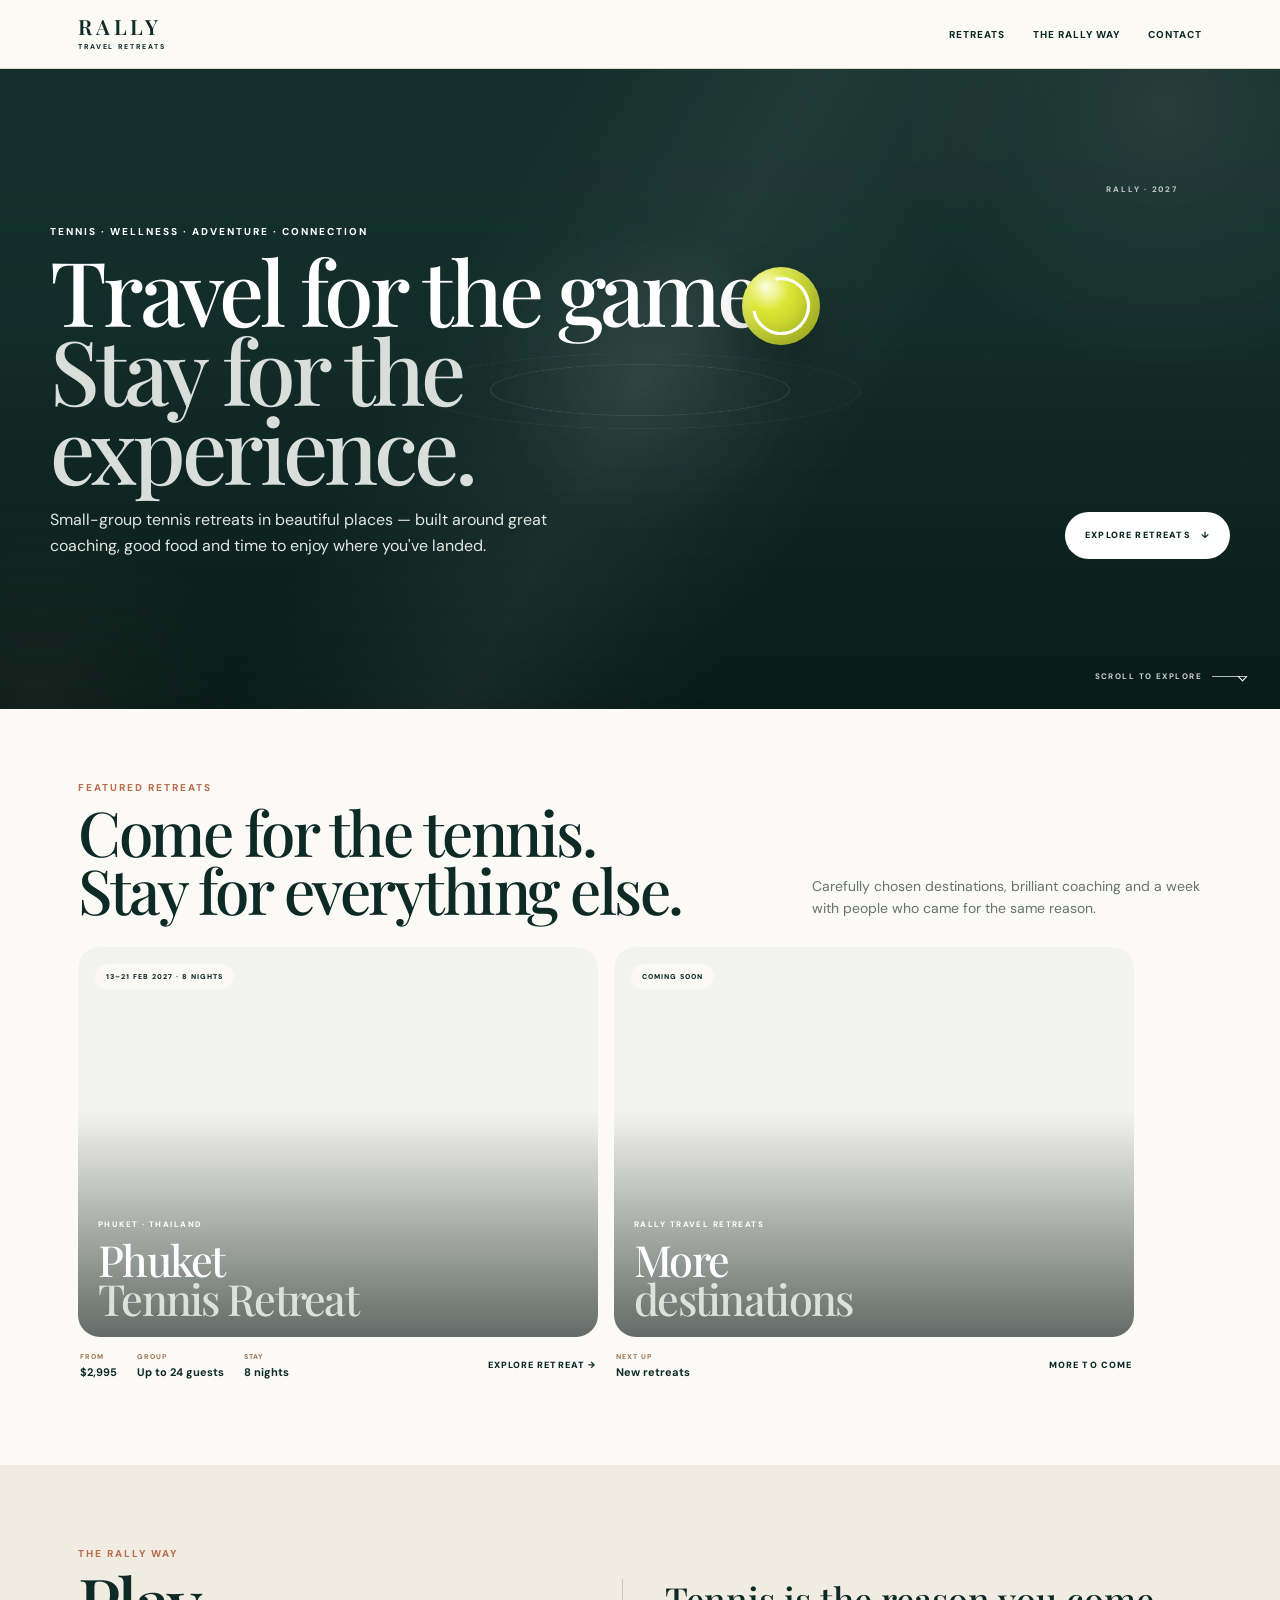
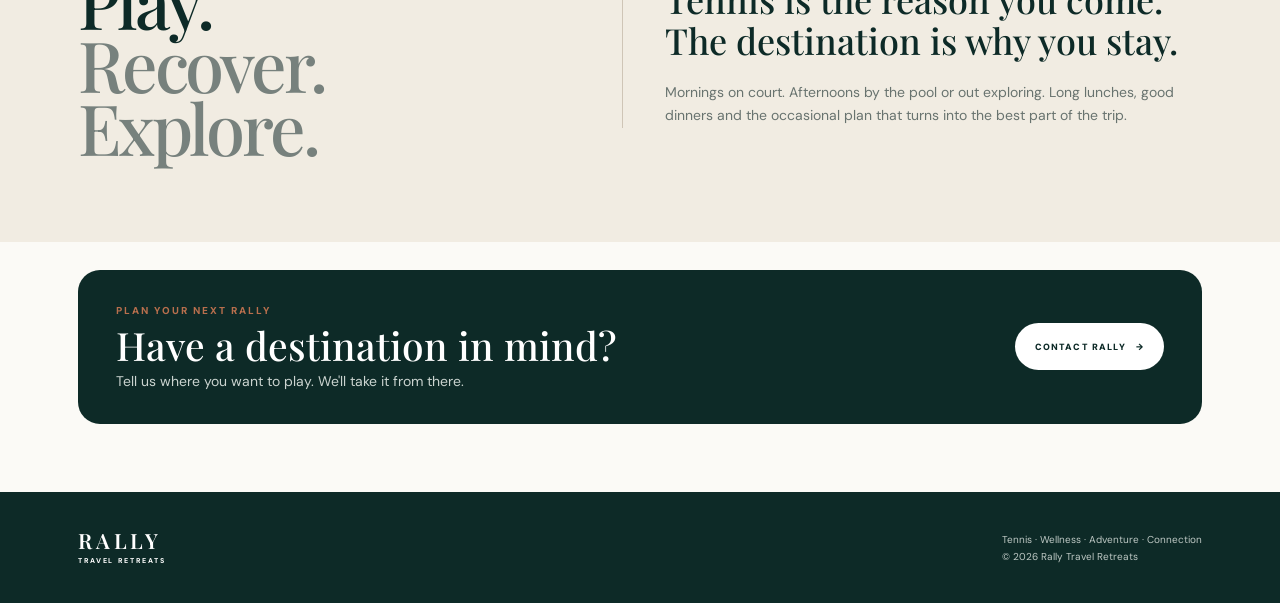
==== rally-travel-retreats/index.html @ f2c5a7bc "Build interactive Rally staging hero experiment" ====
<!doctype html>
<html lang="en">
<head>
<meta charset="utf-8">
<meta name="viewport" content="width=device-width,initial-scale=1">
<meta name="theme-color" content="#0d2a27">
<title>Rally Travel Retreats · Tennis, Wellness & Adventure</title>
<meta name="description" content="Rally Travel Retreats creates small-group tennis, wellness and adventure escapes in beautiful places.">
<link rel="preconnect" href="https://fonts.googleapis.com">
<link rel="preconnect" href="https://fonts.gstatic.com" crossorigin>
<link href="https://fonts.googleapis.com/css2?family=DM+Sans:wght@400;500;600;700&family=Playfair+Display:wght@500;600&display=swap" rel="stylesheet">
<link rel="stylesheet" href="styles.css">
<style>
.homePage{--ink:#0d2a27;--paper:#fbfaf6;--cream:#f1ece2;--muted:#68736f;--line:#ddd6ca;--accent:#b86f4d;background:var(--cream);color:var(--ink);font-family:"DM Sans",sans-serif}
.homePage *{box-sizing:border-box}.homePage .shell{width:min(1180px,calc(100% - 48px));margin:0 auto}
.homeHeader{position:sticky;top:0;z-index:1000;background:rgba(251,250,246,.96);border-bottom:1px solid var(--line)}
.homeNav{height:68px;display:flex;align-items:center;justify-content:space-between}
.homeBrand{display:inline-flex;flex-direction:column;text-decoration:none;color:var(--ink);font:600 21px/1 "Playfair Display",serif;letter-spacing:.18em}
.homeBrand span{font:800 7px/1.2 "DM Sans",sans-serif;letter-spacing:.24em;margin-top:6px;text-align:center}
.homeNav nav{display:flex;gap:28px}.homeNav nav a{color:var(--ink);text-decoration:none;font-size:10px;font-weight:800;letter-spacing:.1em;text-transform:uppercase}

.homeHero{position:relative;min-height:640px;display:flex;align-items:flex-end;overflow:hidden;background:#16322e}
.homeHeroImage{position:absolute;inset:0;background:linear-gradient(180deg,rgba(5,20,16,.08) 15%,rgba(5,20,16,.12) 38%,rgba(5,20,16,.76) 100%),url("[data-uri]") center/cover}
.homeHeroInner{position:relative;z-index:1;width:min(1180px,calc(100% - 48px));margin:0 auto;padding:0 0 58px;color:#fff}
.homeHeroKicker{font-size:10px;font-weight:800;letter-spacing:.2em;text-transform:uppercase;margin-bottom:13px}
.homeHero h1{font:500 clamp(54px,7vw,92px)/.88 "Playfair Display",serif;letter-spacing:-.045em;max-width:850px;margin:0 0 20px}
.homeHero h1 em{font-style:normal;color:#d9dedb}.homeHeroCopy{display:flex;align-items:end;justify-content:space-between;gap:35px}
.homeHeroCopy p{max-width:560px;color:#e2e7e4;font-size:16px;line-height:1.6;margin:0}
.homeButton{display:inline-flex;align-items:center;justify-content:center;gap:10px;min-height:47px;padding:0 20px;border-radius:999px;text-decoration:none;font-size:9px;font-weight:900;letter-spacing:.13em;text-transform:uppercase}
.homeButtonLight{background:#fff;color:var(--ink)}.homeButtonDark{background:var(--ink);color:#fff}

.homeFeatured{background:var(--paper);padding:72px 0 78px}
.homeSectionHead{display:flex;align-items:end;justify-content:space-between;gap:40px;margin-bottom:27px}
.homeKicker{color:var(--accent);font-size:10px;font-weight:800;letter-spacing:.2em;text-transform:uppercase}
.homeSectionHead h2{font:500 clamp(40px,5vw,62px)/.94 "Playfair Display",serif;letter-spacing:-.04em;margin:9px 0 0}
.homeSectionHead p{max-width:390px;color:var(--muted);font-size:14px;line-height:1.6;margin:0}
.adventureRail{display:flex;gap:16px;overflow-x:auto;padding:0 0 8px;scroll-snap-type:x mandatory;scrollbar-width:none}
.adventureRail::-webkit-scrollbar{display:none}.adventureTile{flex:0 0 min(520px,calc(100vw - 48px));scroll-snap-align:start;text-decoration:none;color:inherit}
.adventureImage{height:390px;position:relative;overflow:hidden;border-radius:22px;background-position:center;background-size:cover}
.adventureImage:after{content:"";position:absolute;inset:0;background:linear-gradient(180deg,rgba(5,20,16,.03) 42%,rgba(5,20,16,.62) 100%)}
.adventureImagePhuket{background-image:url("[data-uri]")}
.adventureImageComing{background-image:url("https://images.unsplash.com/photo-1528181304800-259b08848526?auto=format&fit=crop&w=1600&q=88")}
.adventureBadge{position:absolute;z-index:1;left:17px;top:17px;padding:8px 11px;background:rgba(251,250,246,.94);border-radius:999px;font-size:7px;font-weight:900;letter-spacing:.14em;text-transform:uppercase}
.adventureOverlay{position:absolute;z-index:1;left:20px;right:20px;bottom:19px;color:#fff}.adventureOverlay small{font-size:8px;font-weight:800;letter-spacing:.18em;text-transform:uppercase}
.adventureOverlay h3{font:500 43px/.9 "Playfair Display",serif;letter-spacing:-.04em;margin:8px 0 0}.adventureOverlay h3 em{font-style:normal;color:#dce1de}
.adventureInfo{display:flex;align-items:center;justify-content:space-between;gap:20px;padding:15px 2px 0}
.adventureInfoMeta{display:flex;gap:20px}.adventureInfoMeta div{display:flex;flex-direction:column}
.adventureInfoMeta small{color:#9a7652;font-size:7px;font-weight:800;letter-spacing:.14em;text-transform:uppercase;margin-bottom:4px}
.adventureInfoMeta strong{font-size:11px}.adventureExplore{font-size:9px;font-weight:900;letter-spacing:.12em;text-transform:uppercase}

.homeStatement{background:var(--cream);padding:82px 0}.homeStatementInner{display:grid;grid-template-columns:.9fr 1.1fr;gap:70px;align-items:center}
.homeStatement h2{font:500 clamp(46px,5.5vw,72px)/.9 "Playfair Display",serif;letter-spacing:-.045em;margin:10px 0 0}.homeStatement h2 em{font-style:normal;color:#77817d}
.homeStatementCopy{border-left:1px solid #cfc5b6;padding-left:42px}.homeStatementCopy p{font:500 clamp(24px,3vw,36px)/1.15 "Playfair Display",serif;margin:0;max-width:650px}
.homeStatementCopy small{display:block;color:var(--muted);font-size:14px;line-height:1.65;margin-top:20px;max-width:560px}
.homeContact{background:var(--paper);padding:28px 0 68px}.homeContactCard{display:flex;align-items:center;justify-content:space-between;gap:30px;background:var(--ink);color:#fff;border-radius:22px;padding:34px 38px}
.homeContactCard h2{font:500 39px/1 "Playfair Display",serif;margin:9px 0 7px}.homeContactCard p{color:#cbd4d0;font-size:14px;margin:0}.homeContactCard .homeButton{background:#fff;color:var(--ink)}
.homeFooter{background:var(--ink);color:#fff;padding:38px 0}.homeFooterGrid{display:flex;align-items:end;justify-content:space-between;gap:30px}.homeFooter .homeBrand{color:#fff}.homeFooter p{color:#bfc9c5;font-size:10px;line-height:1.7;margin:0}

@media(max-width:700px){
 .homePage .shell{width:calc(100% - 32px)}.homeNav{height:60px}.homeBrand{font-size:17px}.homeBrand span{font-size:6px;margin-top:5px}
 .homeNav nav{gap:17px}.homeNav nav a{font-size:8px;letter-spacing:.08em}.homeNav nav a:nth-child(2){display:none}
 .homeHero{min-height:620px}.homeHeroImage{background-position:56% center}.homeHeroInner{width:calc(100% - 32px);padding-bottom:31px}
 .homeHeroKicker{font-size:8px;margin-bottom:10px}.homeHero h1{font-size:48px;line-height:.9;margin-bottom:15px}.homeHeroCopy{display:block}
 .homeHeroCopy p{font-size:14px;line-height:1.6;max-width:430px}.homeHeroCopy .homeButton{margin-top:19px}
 .homeFeatured{padding:46px 0 53px}.homeSectionHead{display:block;margin-bottom:20px}.homeSectionHead h2{font-size:40px;margin-top:7px}
 .homeSectionHead p{font-size:14px;line-height:1.6;margin-top:11px;max-width:430px}
 .adventureRail{gap:12px;margin-right:-16px;padding-right:16px}.adventureTile{flex-basis:calc(100vw - 48px)}
 .adventureImage{height:340px;border-radius:19px}.adventureBadge{left:13px;top:13px;padding:7px 9px;font-size:6.5px}
 .adventureOverlay{left:17px;right:17px;bottom:17px}.adventureOverlay small{font-size:7px}.adventureOverlay h3{font-size:39px}
 .adventureInfo{padding-top:15px}.adventureInfoMeta{gap:14px}.adventureInfoMeta small{font-size:6px}.adventureInfoMeta strong{font-size:9px}.adventureExplore{font-size:8px}
 .homeStatement{padding:58px 0}.homeStatementInner{grid-template-columns:1fr;gap:25px}.homeStatement h2{font-size:45px}
 .homeStatementCopy{border-left:0;border-top:1px solid #cfc5b6;padding:24px 0 0}.homeStatementCopy p{font-size:28px;line-height:1.08}
 .homeStatementCopy small{font-size:14px;line-height:1.6;margin-top:16px}
 .homeContact{padding:0 0 48px}.homeContactCard{display:block;border-radius:19px;padding:25px 20px}.homeContactCard h2{font-size:33px}
 .homeContactCard p{font-size:14px;line-height:1.6;margin-bottom:18px}.homeContactCard .homeButton{width:100%}
 .homeFooter{padding:29px 0}.homeFooterGrid{display:block}.homeFooterGrid>div{margin-top:19px}.homeFooter p{font-size:9px}
}


<style>
/* Static tennis-ball cursor */
.homePage, .homePage a, .homePage button { cursor: url("data:image/svg+xml,%3Csvg xmlns='http://www.w3.org/2000/svg' width='32' height='32' viewBox='0 0 32 32'%3E%3Ccircle cx='16' cy='16' r='13' fill='%23d9e52c' stroke='%231b2b24' stroke-width='1.5'/%3E%3Cpath d='M7 8.5c4 2.5 6 5.5 6 9s-2 6.5-6 9M25 5.5c-4 2.5-6 5.5-6 9s2 6.5 6 9' fill='none' stroke='white' stroke-width='1.7' stroke-linecap='round'/%3E%3C/svg%3E") 16 16, auto; }
@media (hover:none), (pointer:coarse) {
  .homePage, .homePage a, .homePage button { cursor:auto; }
}
</style>
</style>

<style id="rally-interactive-staging">
/* Rally interactive staging experiment */
.interactiveHero{isolation:isolate;perspective:1200px;--mx:0;--my:0;--scroll:0}
.interactiveHero .homeHeroImage{transform:scale(1.045) translate3d(calc(var(--mx)*-10px),calc(var(--my)*-7px),0);transition:transform .12s linear;will-change:transform}
.interactiveHero .homeHeroInner{transform:translate3d(calc(var(--mx)*18px),calc(var(--my)*12px),0);transition:transform .12s linear;will-change:transform}
.heroScene{position:absolute;inset:0;z-index:2;pointer-events:none;transform-style:preserve-3d}
.heroAtmosphere{position:absolute;z-index:1;pointer-events:none;border-radius:50%;filter:blur(1px);opacity:.22;mix-blend-mode:screen}
.heroAtmosphereOne{width:42vw;height:42vw;right:-12vw;top:-18vw;background:radial-gradient(circle,rgba(255,255,255,.32),transparent 68%)}
.heroAtmosphereTwo{width:30vw;height:30vw;left:-12vw;bottom:-14vw;background:radial-gradient(circle,rgba(184,111,77,.28),transparent 70%)}
.heroGlow{position:absolute;left:50%;top:48%;width:28vw;height:28vw;transform:translate(-50%,-50%);border-radius:50%;background:radial-gradient(circle,rgba(255,255,255,.11),transparent 66%);opacity:.7}
.heroBall{position:absolute;left:58%;top:31%;width:78px;height:78px;border-radius:50%;background:radial-gradient(circle at 34% 28%,#f6f8ad 0 7%,#d9e52c 28%,#a8b71f 100%);box-shadow:0 20px 45px rgba(0,0,0,.28),inset -10px -10px 18px rgba(0,0,0,.13),inset 7px 7px 12px rgba(255,255,255,.22);transform:translate3d(calc(var(--mx)*42px),calc(var(--my)*30px),0) rotate(calc(var(--mx)*18deg));transition:transform .16s cubic-bezier(.2,.8,.2,1);will-change:transform}
.heroBall:before,.heroBall:after{content:"";position:absolute;inset:10px;border:3px solid rgba(255,255,255,.82);border-left-color:transparent;border-radius:50%;transform:rotate(34deg)}
.heroBall:after{transform:rotate(214deg);border-right-color:transparent;border-left-color:rgba(255,255,255,.82)}
.heroBall span{position:absolute;width:10px;height:10px;left:18px;top:15px;border-radius:50%;background:rgba(255,255,255,.55);filter:blur(2px)}
.heroOrbit{position:absolute;border:1px solid rgba(255,255,255,.3);border-radius:50%;opacity:.45;transform:translate3d(calc(var(--mx)*-20px),calc(var(--my)*-15px),0) rotateX(62deg) rotateZ(calc(var(--mx)*8deg));transition:transform .2s ease}
.heroOrbitOne{width:300px;height:110px;left:calc(50% - 150px);top:calc(50% - 55px)}
.heroOrbitTwo{width:440px;height:160px;left:calc(50% - 220px);top:calc(50% - 80px);opacity:.2}
.heroCompass{position:absolute;right:8%;top:18%;font-size:8px;font-weight:800;letter-spacing:.22em;color:rgba(255,255,255,.72);transform:translate3d(calc(var(--mx)*-25px),calc(var(--my)*-18px),0) rotate(calc(var(--mx)*-2deg));transition:transform .2s ease}
.heroScrollHint{position:absolute;z-index:4;right:34px;bottom:28px;display:flex;align-items:center;gap:10px;color:rgba(255,255,255,.78);font-size:8px;font-weight:800;letter-spacing:.18em;text-transform:uppercase;transform:translateY(calc(var(--scroll)*-12px));opacity:calc(1 - var(--scroll)*2);transition:opacity .15s linear}
.heroScrollHint i{display:block;width:34px;height:1px;background:rgba(255,255,255,.7);position:relative}
.heroScrollHint i:after{content:"";position:absolute;right:0;top:-3px;width:6px;height:6px;border-right:1px solid white;border-bottom:1px solid white;transform:rotate(45deg)}
.interactiveHero .homeHeroInner,.interactiveHero .heroScene{will-change:transform}
.interactiveHero:after{content:"";position:absolute;inset:0;z-index:3;pointer-events:none;background:linear-gradient(120deg,transparent 35%,rgba(255,255,255,.055) 50%,transparent 65%);transform:translateX(calc(var(--mx)*-12%));mix-blend-mode:screen}
@media(max-width:700px){
 .interactiveHero .homeHeroImage{transform:scale(1.02)}
 .heroScene{opacity:.72}
 .heroBall{width:52px;height:52px;left:72%;top:25%;transform:translate3d(0,0,0)}
 .heroBall:before,.heroBall:after{inset:7px;border-width:2px}
 .heroOrbitOne{width:220px;height:80px;left:calc(50% - 110px);top:38%}
 .heroOrbitTwo{width:310px;height:112px;left:calc(50% - 155px);top:36%}
 .heroCompass{right:18px;top:16%;font-size:6px}
 .heroScrollHint{right:16px;bottom:20px;font-size:6px}
}
@media(prefers-reduced-motion:reduce){
 .interactiveHero .homeHeroImage,.interactiveHero .homeHeroInner,.heroBall,.heroOrbit,.heroCompass{transition:none!important}
}
</style>
<script>
(function(){
  const hero=document.querySelector('[data-interactive-hero]');
  if(!hero) return;
  const canMove=window.matchMedia('(hover:hover) and (pointer:fine)').matches;
  let tx=0,ty=0,raf=0;
  function render(){
    hero.style.setProperty('--mx',tx.toFixed(4));
    hero.style.setProperty('--my',ty.toFixed(4));
    raf=0;
  }
  if(canMove){
    hero.addEventListener('pointermove',function(e){
      const r=hero.getBoundingClientRect();
      tx=(e.clientX-r.left)/r.width-.5;
      ty=(e.clientY-r.top)/r.height-.5;
      if(!raf) raf=requestAnimationFrame(render);
    });
    hero.addEventListener('pointerleave',function(){
      tx=0;ty=0;
      if(!raf) raf=requestAnimationFrame(render);
    });
  }
  function scroll(){
    const r=hero.getBoundingClientRect();
    const progress=Math.max(0,Math.min(1,(-r.top)/(r.height*.65)));
    hero.style.setProperty('--scroll',progress.toFixed(4));
  }
  window.addEventListener('scroll',scroll,{passive:true});
  scroll();
})();
</script>

</head>
<body class="homePage">
<header class="homeHeader"><div class="homeNav shell">
<a class="homeBrand" href="./" aria-label="Rally Travel Retreats home">RALLY<span>TRAVEL RETREATS</span></a>
<nav aria-label="Main navigation"><a href="#retreats">Retreats</a><a href="#statement">The Rally way</a><a href="#contact">Contact</a></nav>
</div></header>
<main>
<section class="homeHero interactiveHero" data-interactive-hero>
<div class="homeHeroImage" aria-hidden="true"></div>
<div class="heroAtmosphere heroAtmosphereOne" aria-hidden="true"></div>
<div class="heroAtmosphere heroAtmosphereTwo" aria-hidden="true"></div>
<div class="heroScene" aria-hidden="true">
  <div class="heroGlow"></div>
  <div class="heroBall" data-depth="1.8"><span></span></div>
  <div class="heroOrbit heroOrbitOne" data-depth="0.7"></div>
  <div class="heroOrbit heroOrbitTwo" data-depth="1.2"></div>
  <div class="heroCompass" data-depth="0.45">RALLY · 2027</div>
</div>
<div class="heroScrollHint" aria-hidden="true"><span>Scroll to explore</span><i></i></div>
<div class="homeHeroInner" data-depth="0.28">
<div class="homeHeroKicker">Tennis · Wellness · Adventure · Connection</div>
<h1>Travel for the game.<br><em>Stay for the experience.</em></h1>
<div class="homeHeroCopy"><p>Small-group tennis retreats in beautiful places — built around great coaching, good food and time to enjoy where you've landed.</p><a class="homeButton homeButtonLight" href="#retreats">Explore retreats <span>↓</span></a></div>
</div></section>

<section id="retreats" class="homeFeatured"><div class="shell">
<div class="homeSectionHead"><div><div class="homeKicker">Featured retreats</div><h2>Come for the tennis.<br>Stay for everything else.</h2></div>
<p>Carefully chosen destinations, brilliant coaching and a week with people who came for the same reason.</p></div>
<div class="adventureRail" aria-label="Rally retreats">
<a class="adventureTile" href="trip/phuket-tennis-retreat/" aria-label="Explore Phuket Tennis Retreat">
<div class="adventureImage adventureImagePhuket"><span class="adventureBadge">13–21 Feb 2027 · 8 nights</span><div class="adventureOverlay"><small>Phuket · Thailand</small><h3>Phuket<br><em>Tennis Retreat</em></h3></div></div>
<div class="adventureInfo"><div class="adventureInfoMeta"><div><small>From</small><strong>$2,995</strong></div><div><small>Group</small><strong>Up to 24 guests</strong></div><div><small>Stay</small><strong>8 nights</strong></div></div><span class="adventureExplore">Explore retreat →</span></div>
</a>
<div class="adventureTile adventureTileComing" aria-label="More Rally retreats coming soon"><div class="adventureImage adventureImageComing"><span class="adventureBadge">Coming soon</span><div class="adventureOverlay"><small>Rally Travel Retreats</small><h3>More<br><em>destinations</em></h3></div></div><div class="adventureInfo"><div class="adventureInfoMeta"><div><small>Next up</small><strong>New retreats</strong></div></div><span class="adventureExplore">More to come</span></div></div>
</div></div></section>

<section id="statement" class="homeStatement"><div class="shell homeStatementInner"><div><div class="homeKicker">The Rally way</div><h2>Play.<br><em>Recover. Explore.</em></h2></div>
<div class="homeStatementCopy"><p>Tennis is the reason you come. The destination is why you stay.</p><small>Mornings on court. Afternoons by the pool or out exploring. Long lunches, good dinners and the occasional plan that turns into the best part of the trip.</small></div></div></section>

<section id="contact" class="homeContact"><div class="shell"><div class="homeContactCard"><div><div class="homeKicker">Plan your next Rally</div><h2>Have a destination in mind?</h2><p>Tell us where you want to play. We'll take it from there.</p></div><a class="homeButton" href="mailto:mark@rallytravelretreats.com?subject=Rally%20Travel%20Retreats%20Enquiry">Contact Rally <span>→</span></a></div></div></section>
</main>
<footer class="homeFooter"><div class="shell homeFooterGrid"><a class="homeBrand" href="./">RALLY<span>TRAVEL RETREATS</span></a><div><p>Tennis · Wellness · Adventure · Connection</p><p>© 2026 Rally Travel Retreats</p></div></div></footer>


</body></html>
---- rally-travel-retreats/styles.css ----
:root{--ink:#0d2a27;--forest:#123a35;--cream:#f6f1e8;--paper:#fffdf8;--sand:#e3dacb;--muted:#6f7973;--accent:#c56e49;--line:#ddd4c6;--white:#fff}*{box-sizing:border-box}html{scroll-behavior:smooth}body{margin:0;background:var(--cream);color:var(--ink);font-family:Inter,ui-sans-serif,system-ui,-apple-system,BlinkMacSystemFont,"Segoe UI",sans-serif}a{color:inherit}.shell{max-width:1240px;margin:auto;padding:0 28px}.nav{position:absolute;top:0;left:0;right:0;z-index:10;display:flex;align-items:center;justify-content:space-between;padding:28px 0;color:#fff}.brand{font:500 21px/1 "Playfair Display",serif;letter-spacing:.18em;text-transform:uppercase}.brand span{display:block;font:700 9px/1.2 Inter,sans-serif;letter-spacing:.34em;margin-top:7px;text-align:center}.navlinks{display:flex;gap:28px;font-size:12px;letter-spacing:.08em;text-transform:uppercase}.navlinks a{text-decoration:none;opacity:.92}.hero{position:relative;min-height:86vh;display:flex;align-items:flex-end;color:#fff;background:linear-gradient(180deg,rgba(5,20,16,.16) 0%,rgba(5,20,16,.15) 36%,rgba(5,20,16,.82) 100%),url("https://images.unsplash.com/photo-1537996194471-e657df975ab4?auto=format&fit=crop&w=2400&q=88") center/cover}.hero:after{content:"";position:absolute;inset:0;background:linear-gradient(90deg,rgba(5,20,16,.2),transparent 55%);pointer-events:none}.heroInner{position:relative;z-index:2;width:100%;padding:130px 0 82px}.eyebrow{font-size:11px;letter-spacing:.24em;text-transform:uppercase;font-weight:700;color:#e9c5b4}.hero h1{font:500 clamp(54px,8vw,110px)/.9 "Playfair Display",serif;margin:18px 0 16px;max-width:880px}.heroLead{max-width:650px;font-size:18px;line-height:1.6;color:#f0eee9}.metaRow{display:flex;flex-wrap:wrap;gap:9px;margin-top:28px}.chip{padding:10px 14px;border:1px solid #ffffff55;background:#ffffff18;border-radius:999px;font-size:12px;backdrop-filter:blur(10px)}.ctaRow{display:flex;gap:10px;flex-wrap:wrap;margin-top:30px}.btn{display:inline-flex;align-items:center;justify-content:center;min-height:48px;padding:0 20px;border-radius:999px;font-weight:800;font-size:12px;letter-spacing:.05em;text-transform:uppercase;text-decoration:none;border:1px solid transparent}.btnPrimary{background:#fff;color:var(--ink)}.btnDark{background:var(--ink);color:#fff}.btnGhost{background:transparent;border-color:var(--sand);color:var(--ink)}section{padding:92px 0}.sectionKicker{font-size:10px;letter-spacing:.22em;text-transform:uppercase;font-weight:800;color:var(--accent)}h2{font:500 clamp(40px,5vw,66px)/1.02 "Playfair Display",serif;margin:11px 0 18px}.lede{max-width:760px;color:var(--muted);font-size:17px;line-height:1.7}.featureGrid{display:grid;grid-template-columns:1.1fr .9fr;gap:58px;align-items:end}.featureStats{display:grid;grid-template-columns:repeat(3,1fr);background:var(--paper);border:1px solid var(--line)}.stat{padding:22px 18px;border-right:1px solid var(--line)}.stat:last-child{border-right:0}.stat strong{display:block;font:500 43px/1 "Playfair Display",serif}.stat span{display:block;margin-top:7px;font-size:10px;letter-spacing:.16em;text-transform:uppercase;color:var(--muted)}.sectionTop{display:flex;justify-content:space-between;gap:30px;align-items:end;margin-bottom:34px}.sectionTop .lede{max-width:540px}.retreatCard{display:grid;grid-template-columns:1.15fr .85fr;background:var(--paper);border:1px solid var(--line);border-radius:28px;overflow:hidden;box-shadow:0 18px 50px rgba(13,42,39,.08)}.cardImage{min-height:480px;background:url("https://images.unsplash.com/photo-1559628233-69f3a59dce62?auto=format&fit=crop&w=1800&q=86") center/cover}.cardBody{padding:44px;display:flex;flex-direction:column;justify-content:space-between}.cardTag{font-size:10px;letter-spacing:.2em;text-transform:uppercase;color:var(--accent);font-weight:800}.cardBody h3{font:500 48px/1.03 "Playfair Display",serif;margin:12px 0 14px}.cardBody p{color:var(--muted);line-height:1.7}.miniMeta{display:grid;grid-template-columns:1fr 1fr;gap:14px;margin:22px 0}.miniMeta div{border-top:1px solid var(--line);padding-top:12px}.miniMeta small{display:block;font-size:9px;letter-spacing:.13em;text-transform:uppercase;color:var(--muted)}.miniMeta strong{display:block;font-size:15px;margin-top:4px}.price{font:500 44px/1 "Playfair Display",serif;margin:12px 0 5px}.priceSub{font-size:10px;text-transform:uppercase;letter-spacing:.14em;color:var(--muted)}.approach{background:var(--forest);color:#fff}.approach .sectionKicker{color:#efb79e}.approach .lede{color:#c7d2cd}.three{display:grid;grid-template-columns:repeat(3,1fr);gap:16px;margin-top:38px}.three article{border:1px solid #ffffff22;padding:28px;border-radius:22px;background:#ffffff08}.three b{font-size:12px;letter-spacing:.16em;text-transform:uppercase}.three h3{font:500 29px "Playfair Display",serif;margin:13px 0 9px}.three p{color:#c7d2cd;line-height:1.65;font-size:14px}.footer{background:#09211f;color:#fff;padding:72px 0}.footerGrid{display:flex;justify-content:space-between;gap:30px}.footer p{color:#abb9b4;font-size:13px;line-height:1.6}.detailHero{min-height:82vh}.detailHero .heroLead{max-width:700px}.detailIntro{display:grid;grid-template-columns:1.2fr .8fr;gap:58px}.pricePanel{background:var(--paper);border:1px solid var(--line);border-radius:24px;padding:27px;align-self:start;position:sticky;top:20px}.pricePanel .price{font-size:54px}.detailGrid{display:grid;grid-template-columns:1fr 1fr;gap:28px;margin-top:35px}.infoCard{background:var(--paper);border:1px solid var(--line);padding:26px;border-radius:22px}.infoCard h3{font:500 28px "Playfair Display",serif;margin:0 0 10px}.infoCard p,.infoCard li{color:var(--muted);line-height:1.65;font-size:14px}.days{display:grid;gap:15px;margin-top:36px}.day{display:grid;grid-template-columns:125px 1fr;background:var(--paper);border:1px solid var(--line);border-radius:22px;overflow:hidden}.dayDate{background:var(--ink);color:#fff;padding:23px}.dayDate small{display:block;text-transform:uppercase;letter-spacing:.16em;font-weight:800;font-size:10px}.dayDate strong{display:block;font:500 42px "Playfair Display",serif;margin-top:8px}.dayBody{padding:24px 28px}.dayBody h3{font:500 28px "Playfair Display",serif;margin:0 0 8px}.dayBody>p{color:var(--muted);margin:0 0 16px}.items{display:grid;grid-template-columns:1fr 1fr;gap:10px 25px}.item{border-top:1px solid var(--line);padding-top:9px;font-size:13px;line-height:1.45}.time{display:block;color:var(--accent);font-weight:800;font-size:11px;margin-bottom:2px}.mapWrap{margin-top:35px}.mapBox{height:540px;border-radius:26px;overflow:hidden;box-shadow:0 18px 50px rgba(13,42,39,.12);position:relative}.mapBox .leaflet-container{height:100%;font-family:Inter,sans-serif}.leaflet-control-attribution{font-size:8px!important}.mapToggle{position:absolute;top:16px;right:16px;z-index:500;border:0;border-radius:999px;background:#fffdf9;padding:10px 14px;font-weight:800;font-size:11px;box-shadow:0 8px 24px rgba(0,0,0,.14);cursor:pointer}.pin{width:32px;height:32px;background:var(--accent);border:3px solid #fff;border-radius:50%;display:flex;align-items:center;justify-content:center;color:#fff;font-size:12px;font-weight:900;box-shadow:0 6px 16px rgba(0,0,0,.3)}.faq{display:grid;grid-template-columns:1fr 1fr;gap:15px;margin-top:28px}.faq details{background:var(--paper);border:1px solid var(--line);border-radius:17px;padding:17px 19px}.faq summary{cursor:pointer;font-weight:800;font-size:13px}.faq p{color:var(--muted);line-height:1.6;font-size:13px}.mobileMenu{display:none}@media(max-width:900px){.navlinks{display:none}.featureGrid,.retreatCard,.detailIntro{grid-template-columns:1fr}.cardImage{min-height:340px}.three{grid-template-columns:1fr}.detailGrid,.faq{grid-template-columns:1fr}.pricePanel{position:static}.items{grid-template-columns:1fr}.day{grid-template-columns:1fr}.dayDate{display:flex;align-items:center;gap:14px}.dayDate strong{margin:0;font-size:30px}.footerGrid{display:block}.hero{min-height:78vh}.heroInner{padding-bottom:64px}.shell{padding:0 18px}section{padding:70px 0}}@media(max-width:560px){.hero h1{font-size:56px}.heroLead{font-size:16px}.featureStats{grid-template-columns:1fr}.stat{border-right:0;border-bottom:1px solid var(--line)}.stat:last-child{border-bottom:0}.cardBody{padding:28px}.cardBody h3{font-size:40px}.price{font-size:38px}.metaRow{gap:7px}.chip{font-size:11px}.mapBox{height:430px}}

/* Mobile-first polish */
@media(max-width:700px){
  body{overflow-x:hidden}
  .shell{padding:0 16px}
  .nav{padding:20px 0}
  .brand{font-size:17px;letter-spacing:.14em}
  .brand span{font-size:7px;letter-spacing:.26em}
  .hero{min-height:78svh;background-position:center}
  .detailHero{min-height:76svh}
  .heroInner{padding:108px 0 34px}
  .eyebrow{font-size:9px;letter-spacing:.18em}
  .hero h1{font-size:52px;line-height:.91;margin:13px 0 13px}
  .heroLead{font-size:15px;line-height:1.5}
  .metaRow{margin-top:20px;gap:6px}
  .chip{font-size:10px;padding:8px 11px}
  .ctaRow{margin-top:20px;gap:8px}
  .btn{min-height:46px;padding:0 16px;font-size:10px}
  section{padding:58px 0}
  h2{font-size:42px;line-height:1.02}
  .lede{font-size:15px;line-height:1.6}
  .sectionTop{display:block;margin-bottom:24px}
  .sectionTop .lede{margin-top:14px}
  .detailIntro{gap:32px}
  .detailGrid{gap:12px;margin-top:24px}
  .infoCard{padding:21px;border-radius:18px}
  .infoCard h3{font-size:25px;margin-bottom:7px}
  .infoCard p{font-size:13px;line-height:1.6}
  .pricePanel{padding:21px;border-radius:18px}
  .pricePanel .price{font-size:45px;margin:9px 0 4px}
  .priceSub{font-size:9px}
  .includeList{gap:8px}
  .include{font-size:12px;line-height:1.45}
  .galleryGrid{grid-template-columns:1fr;gap:10px;margin-top:22px}
  .galleryMain{min-height:300px}
  .gallerySide{grid-template-columns:1fr 1fr;gap:10px}
  .gallerySide img{min-height:155px}
  .days{gap:12px;margin-top:24px}
  .day{border-radius:18px}
  .dayDate{padding:14px 17px;min-height:58px}
  .dayDate small{font-size:9px;letter-spacing:.12em}
  .dayDate strong{font-size:29px}
  .dayBody{padding:18px 17px 20px}
  .dayBody h3{font-size:25px;line-height:1.05;margin-bottom:7px}
  .dayBody>p{font-size:13px;line-height:1.55;margin-bottom:14px}
  .items{gap:0}
  .item{display:grid;grid-template-columns:67px minmax(0,1fr);column-gap:10px;padding:10px 0;font-size:12px;line-height:1.45}
  .time{font-size:9px;line-height:1.3;margin:0}
  .mapWrap{margin-top:20px}
  .mapBox{height:390px;border-radius:18px;box-shadow:0 12px 35px rgba(13,42,39,.10)}
  .mapToggle{top:12px;right:12px;padding:9px 12px;font-size:10px}
  .stickyBar{bottom:10px;margin-top:24px;padding:7px 8px 7px 14px}
  .stickyBar strong{font-size:12px}
  .stickyBar span{font-size:9px;margin-left:5px}
  .stickyBar .btn{min-height:42px;padding:0 14px}
  .footer{padding:55px 0}
}
@media(max-width:390px){
  .hero h1{font-size:48px}
  .heroLead{font-size:14px}
  h2{font-size:38px}
  .dayDate{min-height:54px}
  .dayBody{padding:16px}
  .item{grid-template-columns:63px minmax(0,1fr);font-size:11.5px}
  .mapBox{height:350px}
  .stickyBar span{display:none}
}


/* Horizontal itinerary cards on mobile */
@media(max-width:700px){
  #week .days{
    display:flex;
    gap:12px;
    overflow-x:auto;
    overflow-y:hidden;
    padding:2px 16px 12px 0;
    margin-right:-16px;
    scroll-snap-type:x mandatory;
    -webkit-overflow-scrolling:touch;
    scrollbar-width:none;
  }
  #week .days::-webkit-scrollbar{display:none}
  #week .day{
    flex:0 0 88%;
    width:88%;
    scroll-snap-align:start;
    scroll-snap-stop:always;
  }
  #week .dayDate{flex:0 0 auto}
}
@media(max-width:390px){
  #week .day{flex-basis:91%;width:91%}
}


/* Rebuilt retreat map */
.mapSection{background:#efe9de}
.mapIntroStats{display:flex;gap:0;border-top:1px solid var(--line);border-bottom:1px solid var(--line);margin:30px 0 24px}
.mapIntroStats div{padding:16px 28px 16px 0;margin-right:28px;border-right:1px solid var(--line)}
.mapIntroStats div:last-child{border-right:0}
.mapIntroStats strong{display:block;font:500 22px/1 "Playfair Display",serif}
.mapIntroStats span{display:block;margin-top:5px;color:var(--muted);font-size:9px;letter-spacing:.12em;text-transform:uppercase}
.mapExperience{display:grid;grid-template-columns:minmax(0,1fr) 360px;min-height:570px;background:var(--paper);border:1px solid var(--line);border-radius:28px;overflow:hidden;box-shadow:0 20px 60px rgba(13,42,39,.09)}
.mapVisual{position:relative;min-width:0;min-height:570px;background:#d8d1c5}
#phuketMap{position:absolute;inset:0;width:100%;height:100%;background:#d8d1c5}
.mapToolbar{position:absolute;z-index:600;top:18px;left:18px;right:18px;display:flex;justify-content:space-between;align-items:center;pointer-events:none}
.mapLegend,.mapToggle{pointer-events:auto;background:rgba(255,253,248,.94);backdrop-filter:blur(12px);border:1px solid rgba(221,212,198,.9);box-shadow:0 8px 24px rgba(13,42,39,.12);border-radius:999px;padding:10px 13px;font-size:10px;font-weight:800;letter-spacing:.07em;text-transform:uppercase}
.mapLegend{display:flex;align-items:center;gap:8px}
.legendDot{width:8px;height:8px;border-radius:50%;background:var(--accent);box-shadow:0 0 0 3px #f4e3da}
.mapToggle{cursor:pointer;color:var(--ink)}
.mapList{display:flex;flex-direction:column;background:var(--paper);border-left:1px solid var(--line);min-width:0}
.mapListHead{display:flex;justify-content:space-between;align-items:center;padding:20px 22px 15px;border-bottom:1px solid var(--line)}
.mapListHead span{font-size:9px;font-weight:900;letter-spacing:.18em;color:var(--accent)}
.mapListHead small{font-size:9px;color:var(--muted)}
#mapCards{overflow:auto;padding:6px 10px 12px}
.mapPlace{width:100%;display:grid;grid-template-columns:34px minmax(0,1fr) 16px;align-items:center;gap:11px;text-align:left;border:0;border-bottom:1px solid var(--line);background:transparent;padding:15px 11px;color:var(--ink);cursor:pointer}
.mapPlace:last-child{border-bottom:0}
.mapPlace:hover,.mapPlace.selected{background:#f7f1e8}
.placeIcon{width:32px;height:32px;border-radius:50%;display:flex;align-items:center;justify-content:center;background:#f0e3d8;color:var(--accent);font-size:13px;font-weight:900}
.placeCopy{min-width:0}
.placeCopy small{display:block;color:var(--accent);font-size:8px;font-weight:900;letter-spacing:.14em;margin-bottom:4px}
.placeCopy strong{display:block;font:500 18px/1.08 "Playfair Display",serif;white-space:nowrap;overflow:hidden;text-overflow:ellipsis}
.placeCopy em{display:block;color:var(--muted);font-style:normal;font-size:10px;margin-top:4px;white-space:nowrap;overflow:hidden;text-overflow:ellipsis}
.placeArrow{color:var(--muted);font-size:14px}
.rallyPinWrap{background:transparent;border:0}
.rallyPin{display:block;width:20px;height:20px;border-radius:50%;background:var(--accent);border:4px solid rgba(255,253,248,.98);box-shadow:0 5px 15px rgba(13,42,39,.3);transition:transform .2s ease,background .2s ease}
.rallyPin.isActive{background:var(--ink);transform:scale(1.35)}
.mapBox .leaflet-popup-content-wrapper{border-radius:14px;box-shadow:0 12px 35px rgba(13,42,39,.18)}
.mapBox .leaflet-popup-content{font:12px/1.4 Inter,sans-serif;margin:12px 14px}
.mapBox .leaflet-popup-content b{font-size:13px}
.mapBox .leaflet-popup-content span{color:var(--muted)}
.mapBox .leaflet-control-zoom a{color:var(--ink)}
@media(max-width:900px){
 .mapExperience{grid-template-columns:1fr;min-height:0;border-radius:22px}
 .mapVisual{height:430px;min-height:430px}
 .mapList{border-left:0;border-top:1px solid var(--line)}
 #mapCards{display:flex;overflow-x:auto;scroll-snap-type:x mandatory;padding:7px 8px 10px;gap:8px}
 .mapPlace{flex:0 0 78%;scroll-snap-align:start;border:1px solid var(--line);border-radius:15px;background:var(--paper);padding:13px}
 .mapPlace:last-child{border-bottom:1px solid var(--line)}
}
@media(max-width:700px){
 .mapIntroStats{margin:22px 0 18px}
 .mapIntroStats div{padding:12px 16px 12px 0;margin-right:16px}
 .mapIntroStats strong{font-size:18px}
 .mapIntroStats span{font-size:8px}
 .mapExperience{margin:0 -0px}
 .mapVisual{height:390px;min-height:390px}
 .mapToolbar{top:12px;left:12px;right:12px}
 .mapLegend,.mapToggle{padding:9px 11px;font-size:9px}
 .mapPlace{flex-basis:84vw;min-height:92px}
}
@media(max-width:390px){
 .mapVisual{height:350px;min-height:350px}
 .mapPlace{flex-basis:88vw}
}

/* Leaflet critical reset — keep tiles in a true map layer */
#phuketMap.leaflet-container{position:absolute!important;inset:0!important;width:100%!important;height:100%!important;overflow:hidden!important;background:#d8d1c5!important}
#phuketMap.leaflet-container .leaflet-pane,
#phuketMap.leaflet-container .leaflet-tile-pane,
#phuketMap.leaflet-container .leaflet-overlay-pane,
#phuketMap.leaflet-container .leaflet-shadow-pane,
#phuketMap.leaflet-container .leaflet-marker-pane,
#phuketMap.leaflet-container .leaflet-tooltip-pane,
#phuketMap.leaflet-container .leaflet-popup-pane{position:absolute;left:0;top:0}
#phuketMap.leaflet-container .leaflet-map-pane{position:absolute;left:0;top:0}
#phuketMap.leaflet-container .leaflet-tile-container{position:absolute;left:0;top:0}
#phuketMap.leaflet-container .leaflet-tile{position:absolute;left:0;top:0;width:256px;height:256px;max-width:none!important;max-height:none!important;margin:0!important;padding:0!important;border:0!important}
#phuketMap.leaflet-container img{max-width:none!important;max-height:none!important}
#phuketMap.leaflet-container .leaflet-control-container{position:absolute;inset:0;pointer-events:none}
#phuketMap.leaflet-container .leaflet-control{pointer-events:auto}

/* Compact mobile experience cards */
@media(max-width:700px){
  #experience .detailGrid{
    grid-template-columns:1fr 1fr;
    gap:10px;
    margin-top:20px;
  }
  #experience .infoCard{
    padding:18px 16px;
    border-radius:16px;
    min-height:0;
  }
  #experience .infoCard h3{
    font-size:27px;
    line-height:1;
    margin:0 0 12px;
  }
  #experience .infoCard p{
    font-size:11.5px;
    line-height:1.45;
    margin:0;
  }
}
@media(max-width:390px){
  #experience .detailGrid{gap:8px}
  #experience .infoCard{padding:16px 14px}
  #experience .infoCard h3{font-size:24px}
  #experience .infoCard p{font-size:11px}
}

/* Restore full-width mobile layout and keep gallery compact */
@media(max-width:700px){
  #experience .detailIntro{display:block;width:100%}
  #experience .detailIntro>div{width:100%;min-width:0}
  #experience .detailGrid{display:grid;width:100%;grid-template-columns:1fr 1fr;gap:10px}
  #experience .pricePanel{width:100%;max-width:none;margin-top:12px}
  .gallerySlider{width:100%;max-width:100%}
  .gallerySlide{height:300px!important;min-height:300px!important}
}
@media(max-width:390px){
  .gallerySlide{height:270px!important;min-height:270px!important}
}

/* Final mobile width reset for the experience section */
@media(max-width:700px){
  #experience .shell{width:100%!important;max-width:none!important;padding-left:16px!important;padding-right:16px!important}
  #experience .detailIntro{display:block!important;width:100%!important;max-width:none!important;margin:0!important}
  #experience .detailIntro>div:first-child{display:block!important;width:100%!important;max-width:none!important;min-width:0!important}
  #experience .detailGrid{display:grid!important;width:100%!important;max-width:none!important;grid-template-columns:minmax(0,1fr) minmax(0,1fr)!important}
  #experience .pricePanel{display:block!important;width:100%!important;max-width:none!important;box-sizing:border-box!important}
  .gallerySlider{width:100%!important}
  .gallerySlide{height:220px!important;min-height:220px!important}
}
@media(max-width:390px){
  .gallerySlide{height:200px!important;min-height:200px!important}
}

/* Hard reset the mobile page canvas — prevent the document collapsing to content width */
html,body{width:100%!important;min-width:100%!important;max-width:none!important;margin:0!important;padding:0!important}
body{overflow-x:hidden!important}
.hero,.sectionNav,main,.footer{width:100%!important;min-width:100%!important;max-width:none!important}
@media(max-width:700px){
  .shell{width:100%!important;max-width:none!important;margin-left:0!important;margin-right:0!important;padding-left:16px!important;padding-right:16px!important}
  .heroInner{width:100%!important}
  .sectionNavInner{width:100%!important;max-width:none!important;margin:0!important}
  section{width:100%!important}
  .gallerySlider,.galleryTrack{width:100%!important}
  .gallerySlide{width:100%!important;flex-basis:100%!important}
}

/* Selected itinerary photography — stable remote sources */
.cardImagePhuket{display:grid;grid-template-columns:1fr 1fr;grid-template-rows:1fr 1fr;gap:2px;background:#fff;padding:0}
.phuketPhoto{display:block;min-width:0;min-height:0;background-position:center;background-size:cover;background-repeat:no-repeat}
.phuketPhoto1{background-image:url("https://images.unsplash.com/photo-1540747913346-19e32dc3e97e?auto=format&fit=crop&w=1800&q=90")}
.phuketPhoto2{background-image:url("https://images.unsplash.com/photo-1507525428034-b723cf961d3e?auto=format&fit=crop&w=1800&q=90")}
.phuketPhoto3{background-image:url("https://images.unsplash.com/photo-1510414842594-a61c69b5ae57?auto=format&fit=crop&w=1800&q=90")}
.phuketPhoto4{background-image:url("https://images.unsplash.com/photo-1540202404-a2f29016b523?auto=format&fit=crop&w=1800&q=90")}

/* Map pins — keep explicit so later image/card CSS cannot hide them */
#phuketMap .rallyMapPinWrap{display:block!important;background:transparent!important;border:0!important;width:18px!important;height:18px!important}
#phuketMap .rallyMapPin{display:block!important;width:18px!important;height:18px!important;border-radius:50%!important;background:var(--accent)!important;border:3px solid rgba(255,253,248,.98)!important;box-shadow:0 5px 15px rgba(13,42,39,.42)!important;box-sizing:border-box!important}
#phuketMap .rallyMapPin.active{background:var(--ink)!important;transform:scale(1.35)!important}
#phuketMap .leaflet-marker-pane{z-index:600!important}
#phuketMap .leaflet-popup-pane{z-index:700!important}
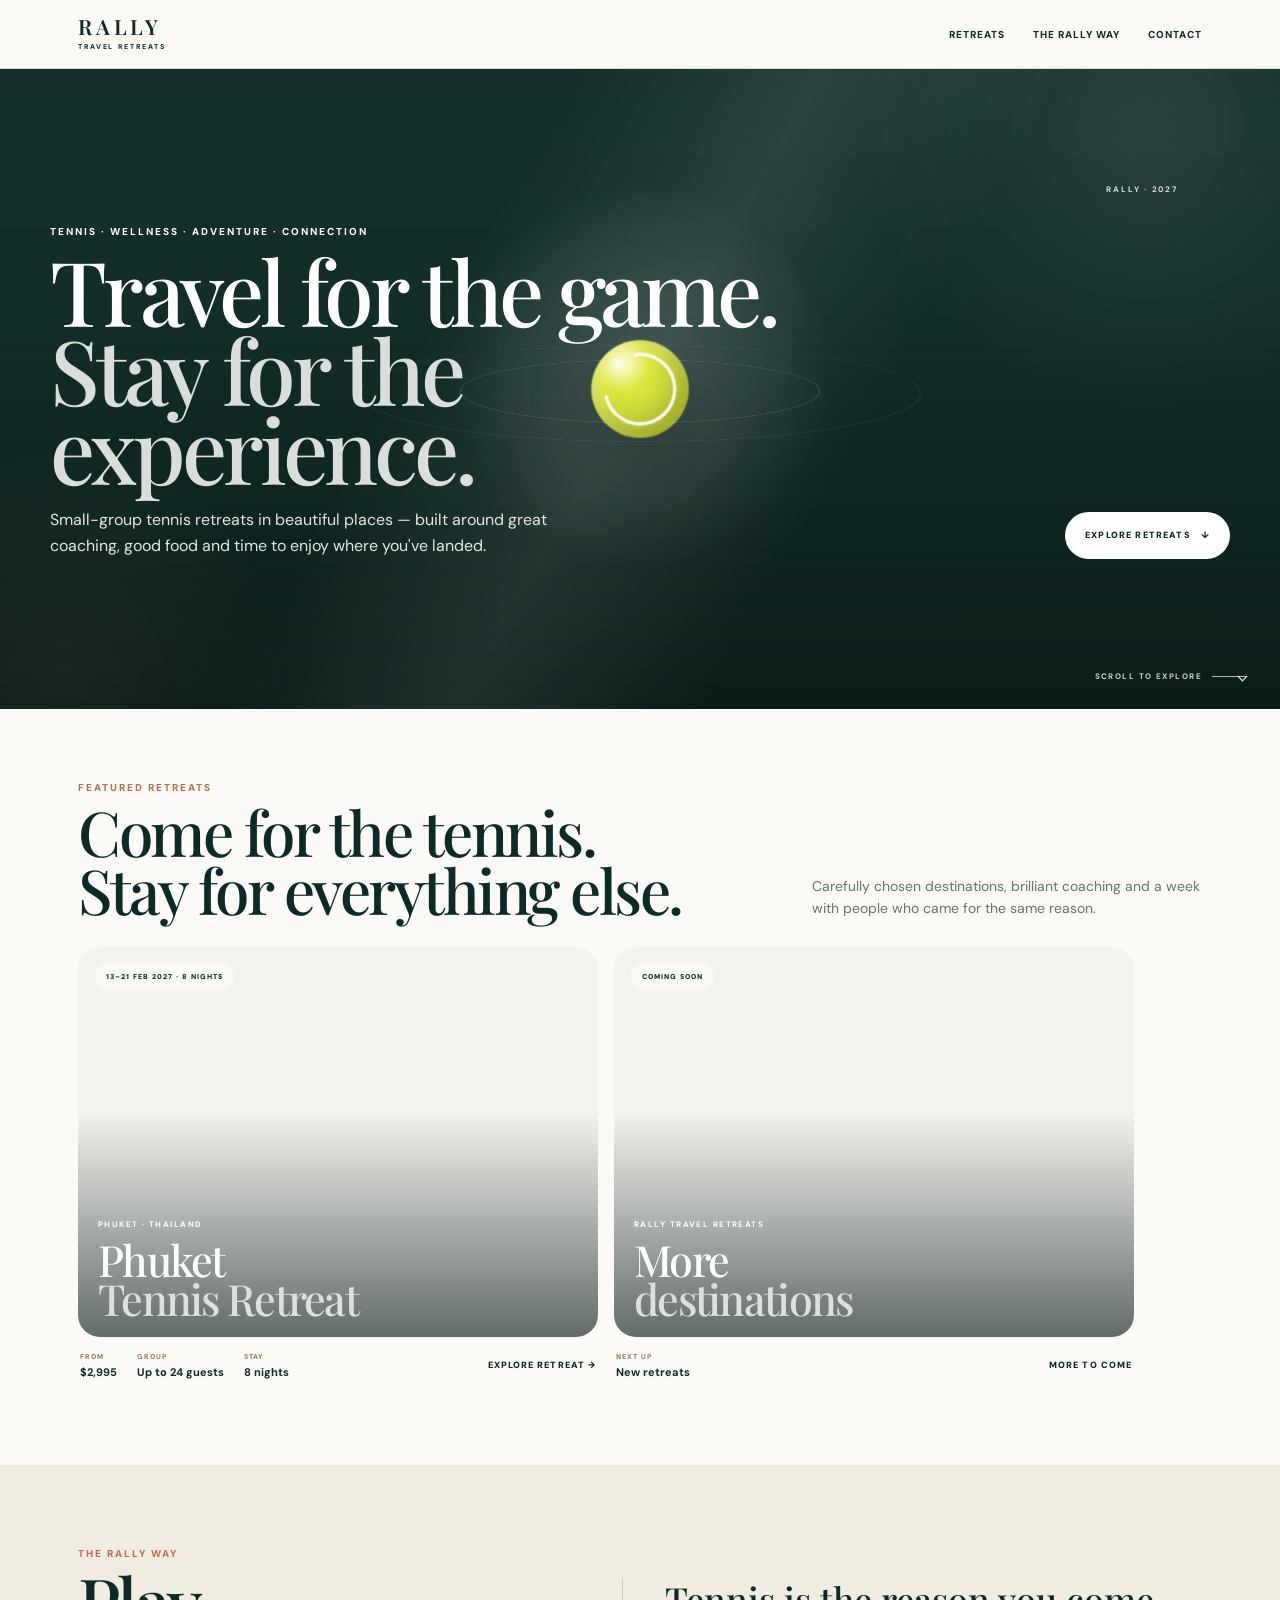
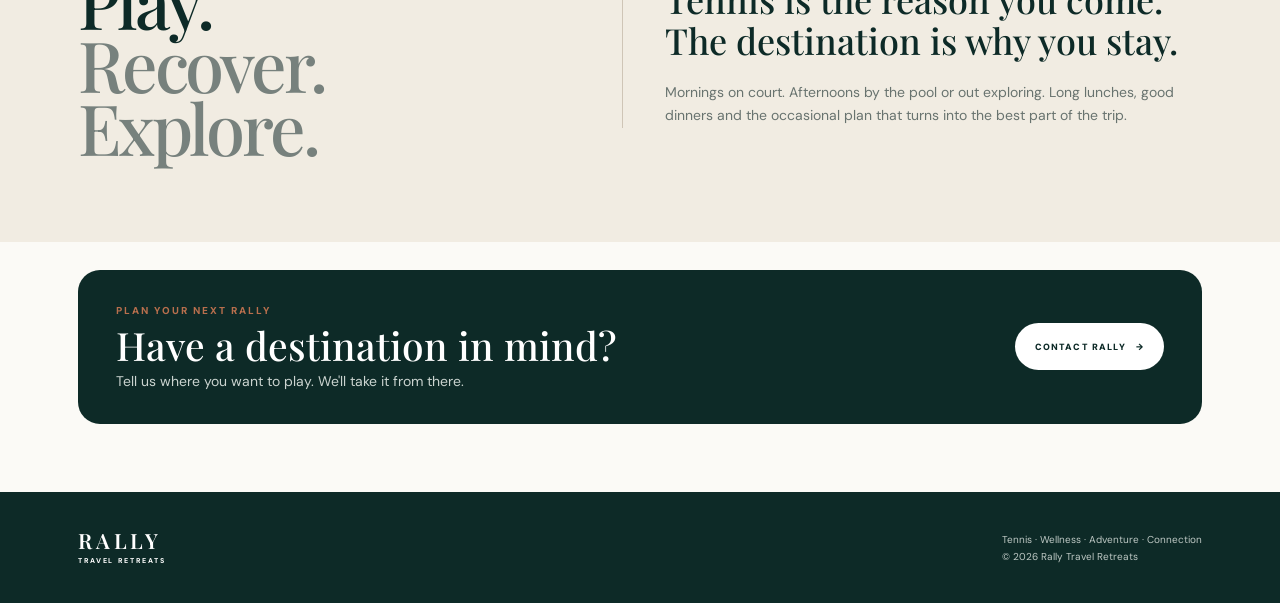
==== commit 8afed3cc: "Make staging hero interaction more obvious" ====
--- a/rally-travel-retreats/index.html
+++ b/rally-travel-retreats/index.html
@@ -87,36 +87,57 @@
 </style>
 
 <style id="rally-interactive-staging">
-/* Rally interactive staging experiment */
-.interactiveHero{isolation:isolate;perspective:1200px;--mx:0;--my:0;--scroll:0}
-.interactiveHero .homeHeroImage{transform:scale(1.045) translate3d(calc(var(--mx)*-10px),calc(var(--my)*-7px),0);transition:transform .12s linear;will-change:transform}
-.interactiveHero .homeHeroInner{transform:translate3d(calc(var(--mx)*18px),calc(var(--my)*12px),0);transition:transform .12s linear;will-change:transform}
+/* Rally interactive staging experiment — deliberately visible */
+.interactiveHero{isolation:isolate;perspective:1100px;--mx:0;--my:0;--scroll:0;cursor:crosshair}
+.interactiveHero .homeHeroImage{
+ transform:scale(1.08) translate3d(calc(var(--mx)*-24px),calc(var(--my)*-18px),0);
+ transition:transform .08s linear;will-change:transform
+}
+.interactiveHero .homeHeroInner{
+ transform:translate3d(calc(var(--mx)*34px),calc(var(--my)*22px),0) rotateX(calc(var(--my)*-1.8deg)) rotateY(calc(var(--mx)*1.8deg));
+ transition:transform .08s linear;will-change:transform
+}
 .heroScene{position:absolute;inset:0;z-index:2;pointer-events:none;transform-style:preserve-3d}
-.heroAtmosphere{position:absolute;z-index:1;pointer-events:none;border-radius:50%;filter:blur(1px);opacity:.22;mix-blend-mode:screen}
-.heroAtmosphereOne{width:42vw;height:42vw;right:-12vw;top:-18vw;background:radial-gradient(circle,rgba(255,255,255,.32),transparent 68%)}
-.heroAtmosphereTwo{width:30vw;height:30vw;left:-12vw;bottom:-14vw;background:radial-gradient(circle,rgba(184,111,77,.28),transparent 70%)}
-.heroGlow{position:absolute;left:50%;top:48%;width:28vw;height:28vw;transform:translate(-50%,-50%);border-radius:50%;background:radial-gradient(circle,rgba(255,255,255,.11),transparent 66%);opacity:.7}
-.heroBall{position:absolute;left:58%;top:31%;width:78px;height:78px;border-radius:50%;background:radial-gradient(circle at 34% 28%,#f6f8ad 0 7%,#d9e52c 28%,#a8b71f 100%);box-shadow:0 20px 45px rgba(0,0,0,.28),inset -10px -10px 18px rgba(0,0,0,.13),inset 7px 7px 12px rgba(255,255,255,.22);transform:translate3d(calc(var(--mx)*42px),calc(var(--my)*30px),0) rotate(calc(var(--mx)*18deg));transition:transform .16s cubic-bezier(.2,.8,.2,1);will-change:transform}
-.heroBall:before,.heroBall:after{content:"";position:absolute;inset:10px;border:3px solid rgba(255,255,255,.82);border-left-color:transparent;border-radius:50%;transform:rotate(34deg)}
-.heroBall:after{transform:rotate(214deg);border-right-color:transparent;border-left-color:rgba(255,255,255,.82)}
-.heroBall span{position:absolute;width:10px;height:10px;left:18px;top:15px;border-radius:50%;background:rgba(255,255,255,.55);filter:blur(2px)}
-.heroOrbit{position:absolute;border:1px solid rgba(255,255,255,.3);border-radius:50%;opacity:.45;transform:translate3d(calc(var(--mx)*-20px),calc(var(--my)*-15px),0) rotateX(62deg) rotateZ(calc(var(--mx)*8deg));transition:transform .2s ease}
-.heroOrbitOne{width:300px;height:110px;left:calc(50% - 150px);top:calc(50% - 55px)}
-.heroOrbitTwo{width:440px;height:160px;left:calc(50% - 220px);top:calc(50% - 80px);opacity:.2}
-.heroCompass{position:absolute;right:8%;top:18%;font-size:8px;font-weight:800;letter-spacing:.22em;color:rgba(255,255,255,.72);transform:translate3d(calc(var(--mx)*-25px),calc(var(--my)*-18px),0) rotate(calc(var(--mx)*-2deg));transition:transform .2s ease}
-.heroScrollHint{position:absolute;z-index:4;right:34px;bottom:28px;display:flex;align-items:center;gap:10px;color:rgba(255,255,255,.78);font-size:8px;font-weight:800;letter-spacing:.18em;text-transform:uppercase;transform:translateY(calc(var(--scroll)*-12px));opacity:calc(1 - var(--scroll)*2);transition:opacity .15s linear}
-.heroScrollHint i{display:block;width:34px;height:1px;background:rgba(255,255,255,.7);position:relative}
-.heroScrollHint i:after{content:"";position:absolute;right:0;top:-3px;width:6px;height:6px;border-right:1px solid white;border-bottom:1px solid white;transform:rotate(45deg)}
-.interactiveHero .homeHeroInner,.interactiveHero .heroScene{will-change:transform}
-.interactiveHero:after{content:"";position:absolute;inset:0;z-index:3;pointer-events:none;background:linear-gradient(120deg,transparent 35%,rgba(255,255,255,.055) 50%,transparent 65%);transform:translateX(calc(var(--mx)*-12%));mix-blend-mode:screen}
+.heroAtmosphere{position:absolute;z-index:1;pointer-events:none;border-radius:50%;filter:blur(2px);opacity:.25;mix-blend-mode:screen;transition:transform .08s linear}
+.heroAtmosphereOne{width:45vw;height:45vw;right:-12vw;top:-18vw;background:radial-gradient(circle,rgba(255,255,255,.34),transparent 68%);transform:translate3d(calc(var(--mx)*-55px),calc(var(--my)*-42px),0)}
+.heroAtmosphereTwo{width:34vw;height:34vw;left:-12vw;bottom:-14vw;background:radial-gradient(circle,rgba(184,111,77,.34),transparent 70%);transform:translate3d(calc(var(--mx)*38px),calc(var(--my)*28px),0)}
+.heroGlow{
+ position:absolute;left:calc(50% + var(--mx)*18%);top:calc(48% + var(--my)*18%);width:34vw;height:34vw;
+ transform:translate(-50%,-50%);border-radius:50%;
+ background:radial-gradient(circle,rgba(255,255,255,.18),transparent 65%);filter:blur(4px);opacity:.85;
+ transition:left .08s linear,top .08s linear
+}
+.heroBall{
+ position:absolute;left:calc(50% + var(--mx)*30%);top:calc(50% + var(--my)*28%);
+ width:94px;height:94px;border-radius:50%;
+ background:radial-gradient(circle at 32% 25%,#f7f9ad 0 7%,#d9e52c 27%,#a8b71f 100%);
+ box-shadow:0 28px 60px rgba(0,0,0,.34),inset -12px -12px 22px rgba(0,0,0,.15),inset 8px 8px 14px rgba(255,255,255,.24);
+ transform:translate(-50%,-50%) rotate(calc(var(--mx)*35deg)) translateZ(40px);
+ transition:left .12s cubic-bezier(.18,.8,.2,1),top .12s cubic-bezier(.18,.8,.2,1),transform .12s ease;
+ will-change:left,top,transform
+}
+.heroBall:before,.heroBall:after{content:"";position:absolute;inset:12px;border:3px solid rgba(255,255,255,.86);border-left-color:transparent;border-radius:50%;transform:rotate(34deg)}
+.heroBall:after{transform:rotate(214deg);border-right-color:transparent;border-left-color:rgba(255,255,255,.86)}
+.heroBall span{position:absolute;width:12px;height:12px;left:20px;top:17px;border-radius:50%;background:rgba(255,255,255,.62);filter:blur(2px)}
+.heroOrbit{
+ position:absolute;border:1px solid rgba(255,255,255,.34);border-radius:50%;opacity:.5;
+ transform:translate3d(calc(var(--mx)*-45px),calc(var(--my)*-32px),0) rotateX(62deg) rotateZ(calc(var(--mx)*12deg));
+ transition:transform .12s ease
+}
+.heroOrbitOne{width:360px;height:135px;left:calc(50% - 180px);top:calc(50% - 67px)}
+.heroOrbitTwo{width:560px;height:205px;left:calc(50% - 280px);top:calc(50% - 102px);opacity:.22}
+.heroCompass{
+ position:absolute;right:8%;top:18%;font-size:8px;font-weight:800;letter-spacing:.22em;color:rgba(255,255,255,.82);
+ transform:translate3d(calc(var(--mx)*-65px),calc(var(--my)*-45px),0) rotate(calc(var(--mx)*-4deg));
+ transition:transform .12s ease
+}
+.heroScrollHint{position:absolute;z-index:4;right:34px;bottom:28px;display:flex;align-items:center;gap:10px;color:rgba(255,255,255,.78);font-size:8px;font-weight:800;letter-spacing:.18em;text-transform:uppercase;opacity:calc(1 - var(--scroll)*2);transition:opacity .15s linear}
+.heroScrollHint i{display:block;width:34px;height:1px;background:rgba(255,255,255,.7);position:relative}.heroScrollHint i:after{content:"";position:absolute;right:0;top:-3px;width:6px;height:6px;border-right:1px solid white;border-bottom:1px solid white;transform:rotate(45deg)}
+.interactiveHero:after{content:"";position:absolute;inset:0;z-index:3;pointer-events:none;background:linear-gradient(120deg,transparent 35%,rgba(255,255,255,.09) 50%,transparent 65%);transform:translateX(calc(var(--mx)*-20%));mix-blend-mode:screen;transition:transform .08s linear}
 @media(max-width:700px){
- .interactiveHero .homeHeroImage{transform:scale(1.02)}
- .heroScene{opacity:.72}
- .heroBall{width:52px;height:52px;left:72%;top:25%;transform:translate3d(0,0,0)}
- .heroBall:before,.heroBall:after{inset:7px;border-width:2px}
- .heroOrbitOne{width:220px;height:80px;left:calc(50% - 110px);top:38%}
- .heroOrbitTwo{width:310px;height:112px;left:calc(50% - 155px);top:36%}
- .heroCompass{right:18px;top:16%;font-size:6px}
+ .interactiveHero{cursor:auto}.interactiveHero .homeHeroImage{transform:scale(1.03)}
+ .heroScene{opacity:.7}.heroBall{width:58px;height:58px;left:72%;top:25%;transform:translate(-50%,-50%)}
+ .heroBall:before,.heroBall:after{inset:8px;border-width:2px}.heroOrbitOne{width:240px;height:90px;left:calc(50% - 120px);top:38%}.heroOrbitTwo{width:330px;height:124px;left:calc(50% - 165px);top:36%}.heroCompass{right:18px;top:16%;font-size:6px}
  .heroScrollHint{right:16px;bottom:20px;font-size:6px}
 }
 @media(prefers-reduced-motion:reduce){
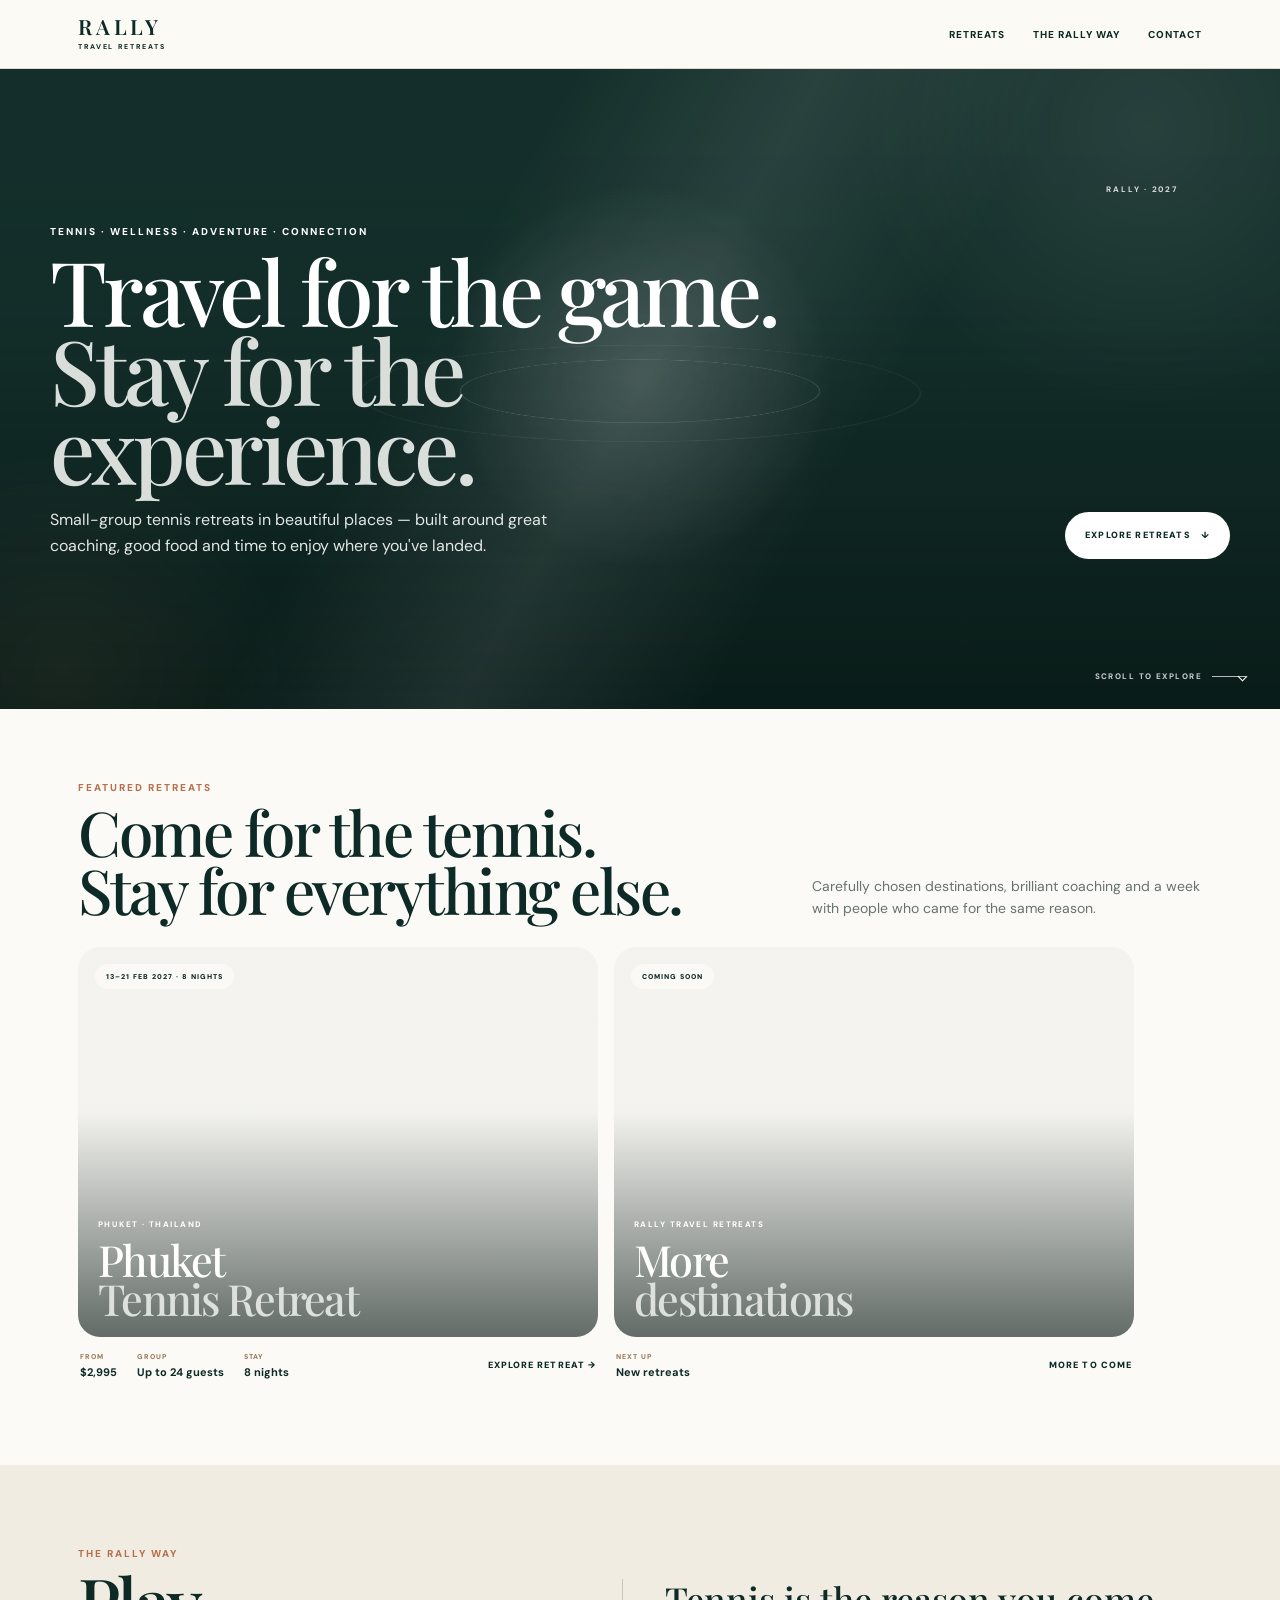
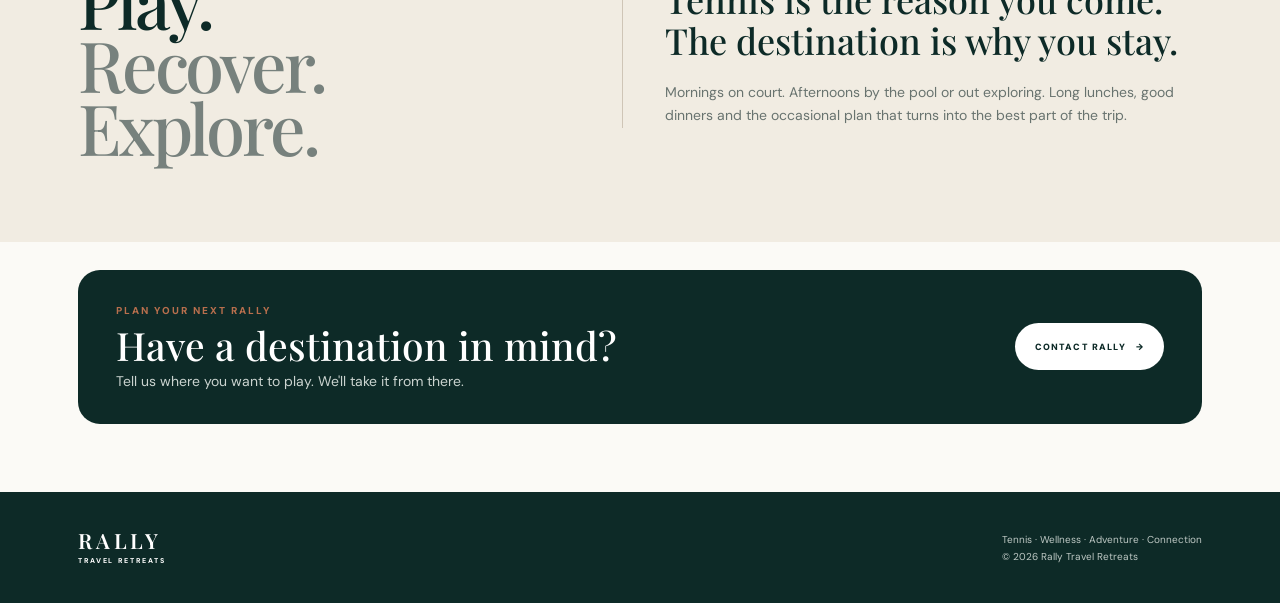
==== commit 9bfcd10b: "Remove tennis ball from staging hero" ====
--- a/rally-travel-retreats/index.html
+++ b/rally-travel-retreats/index.html
@@ -20,7 +20,7 @@
 .homeNav nav{display:flex;gap:28px}.homeNav nav a{color:var(--ink);text-decoration:none;font-size:10px;font-weight:800;letter-spacing:.1em;text-transform:uppercase}
 
 .homeHero{position:relative;min-height:640px;display:flex;align-items:flex-end;overflow:hidden;background:#16322e}
-.homeHeroImage{position:absolute;inset:0;background:linear-gradient(180deg,rgba(5,20,16,.08) 15%,rgba(5,20,16,.12) 38%,rgba(5,20,16,.76) 100%),url("[data-uri]") center/cover}
+.homeHeroImage{position:absolute;inset:0;background:linear-gradient(180deg,rgba(5,20,16,.08) 15%,rgba(5,20,16,.12) 38%,rgba(5,20,16,.76) 100%),url("/rally-travel-retreats/assets/rally-hero.webp") center/cover}
 .homeHeroInner{position:relative;z-index:1;width:min(1180px,calc(100% - 48px));margin:0 auto;padding:0 0 58px;color:#fff}
 .homeHeroKicker{font-size:10px;font-weight:800;letter-spacing:.2em;text-transform:uppercase;margin-bottom:13px}
 .homeHero h1{font:500 clamp(54px,7vw,92px)/.88 "Playfair Display",serif;letter-spacing:-.045em;max-width:850px;margin:0 0 20px}
@@ -107,18 +107,7 @@
  background:radial-gradient(circle,rgba(255,255,255,.18),transparent 65%);filter:blur(4px);opacity:.85;
  transition:left .08s linear,top .08s linear
 }
-.heroBall{
- position:absolute;left:calc(50% + var(--mx)*30%);top:calc(50% + var(--my)*28%);
- width:94px;height:94px;border-radius:50%;
- background:radial-gradient(circle at 32% 25%,#f7f9ad 0 7%,#d9e52c 27%,#a8b71f 100%);
- box-shadow:0 28px 60px rgba(0,0,0,.34),inset -12px -12px 22px rgba(0,0,0,.15),inset 8px 8px 14px rgba(255,255,255,.24);
- transform:translate(-50%,-50%) rotate(calc(var(--mx)*35deg)) translateZ(40px);
- transition:left .12s cubic-bezier(.18,.8,.2,1),top .12s cubic-bezier(.18,.8,.2,1),transform .12s ease;
- will-change:left,top,transform
-}
-.heroBall:before,.heroBall:after{content:"";position:absolute;inset:12px;border:3px solid rgba(255,255,255,.86);border-left-color:transparent;border-radius:50%;transform:rotate(34deg)}
-.heroBall:after{transform:rotate(214deg);border-right-color:transparent;border-left-color:rgba(255,255,255,.86)}
-.heroBall span{position:absolute;width:12px;height:12px;left:20px;top:17px;border-radius:50%;background:rgba(255,255,255,.62);filter:blur(2px)}
+
 .heroOrbit{
  position:absolute;border:1px solid rgba(255,255,255,.34);border-radius:50%;opacity:.5;
  transform:translate3d(calc(var(--mx)*-45px),calc(var(--my)*-32px),0) rotateX(62deg) rotateZ(calc(var(--mx)*12deg));
@@ -141,7 +130,7 @@
  .heroScrollHint{right:16px;bottom:20px;font-size:6px}
 }
 @media(prefers-reduced-motion:reduce){
- .interactiveHero .homeHeroImage,.interactiveHero .homeHeroInner,.heroBall,.heroOrbit,.heroCompass{transition:none!important}
+ .interactiveHero .homeHeroImage,.interactiveHero .homeHeroInner,.heroOrbit,.heroCompass{transition:none!important}
 }
 </style>
 <script>
@@ -190,7 +179,6 @@
 <div class="heroAtmosphere heroAtmosphereTwo" aria-hidden="true"></div>
 <div class="heroScene" aria-hidden="true">
   <div class="heroGlow"></div>
-  <div class="heroBall" data-depth="1.8"><span></span></div>
   <div class="heroOrbit heroOrbitOne" data-depth="0.7"></div>
   <div class="heroOrbit heroOrbitTwo" data-depth="1.2"></div>
   <div class="heroCompass" data-depth="0.45">RALLY · 2027</div>
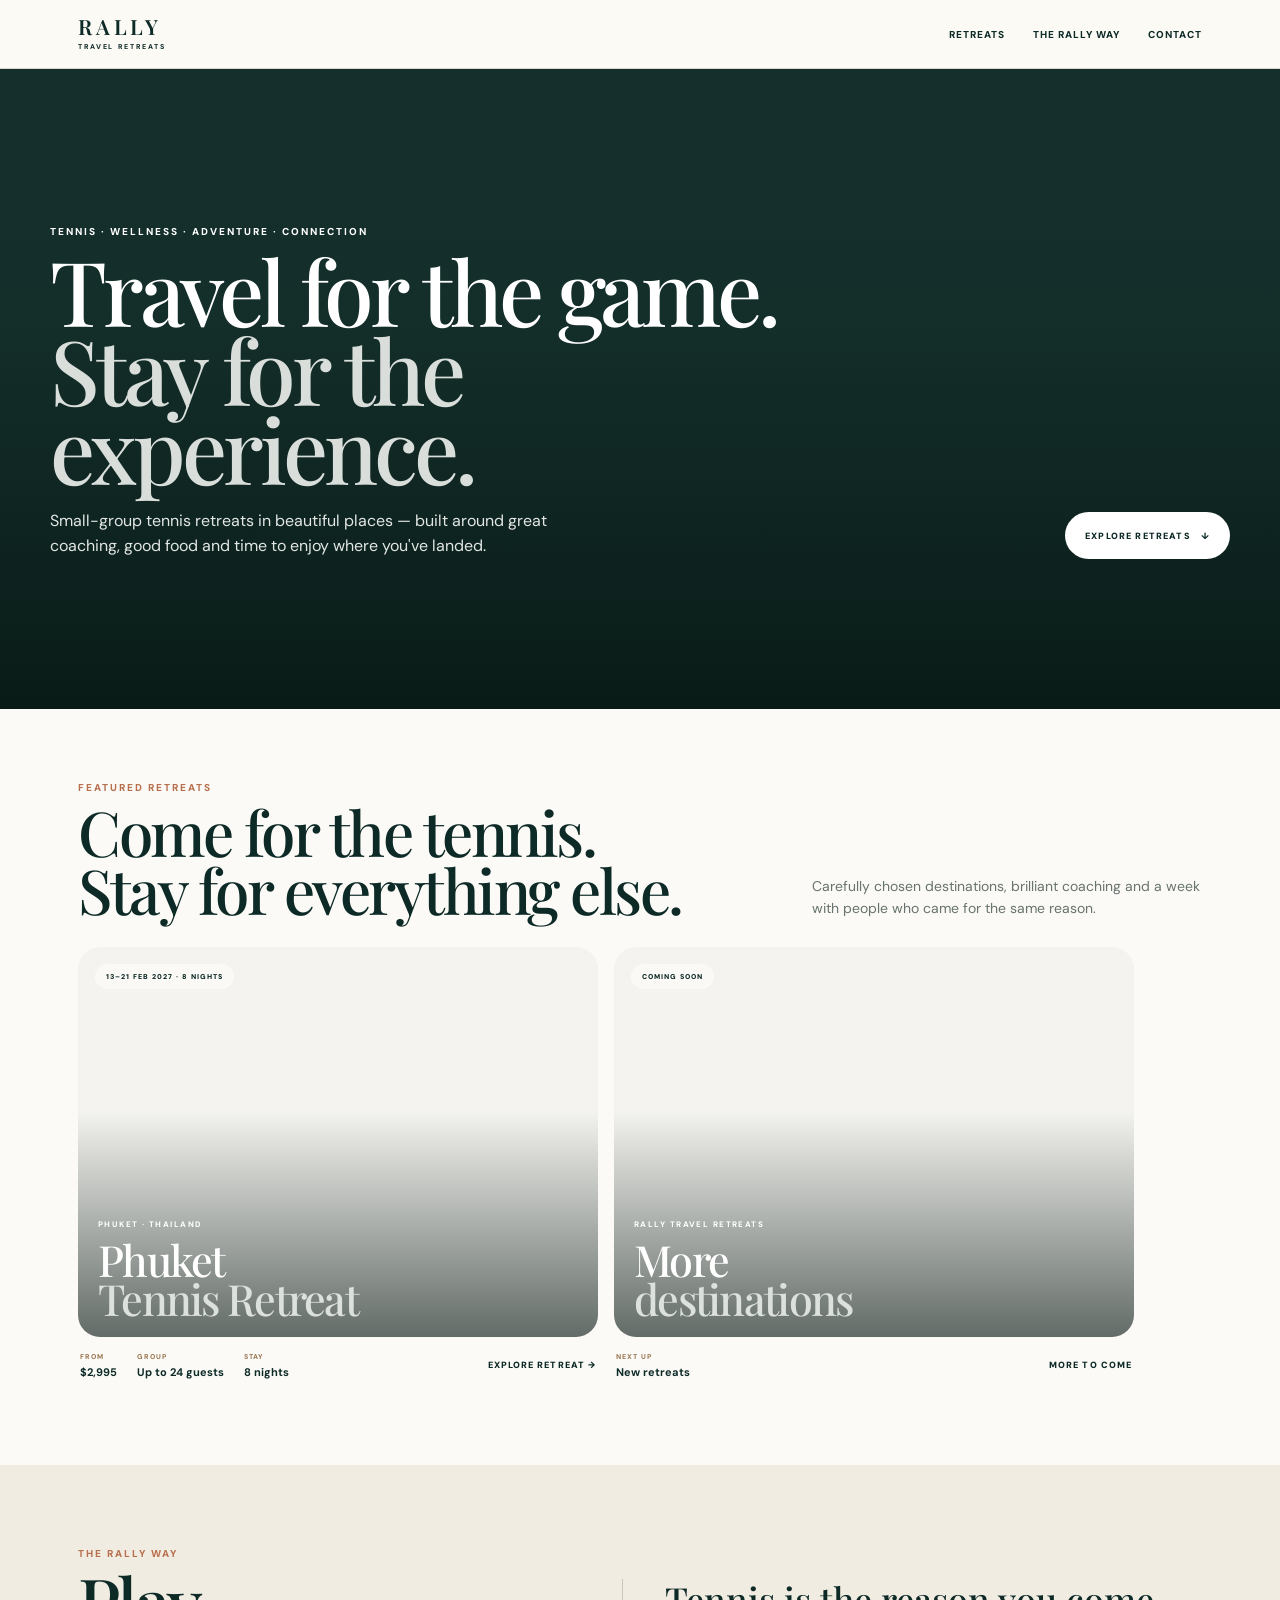
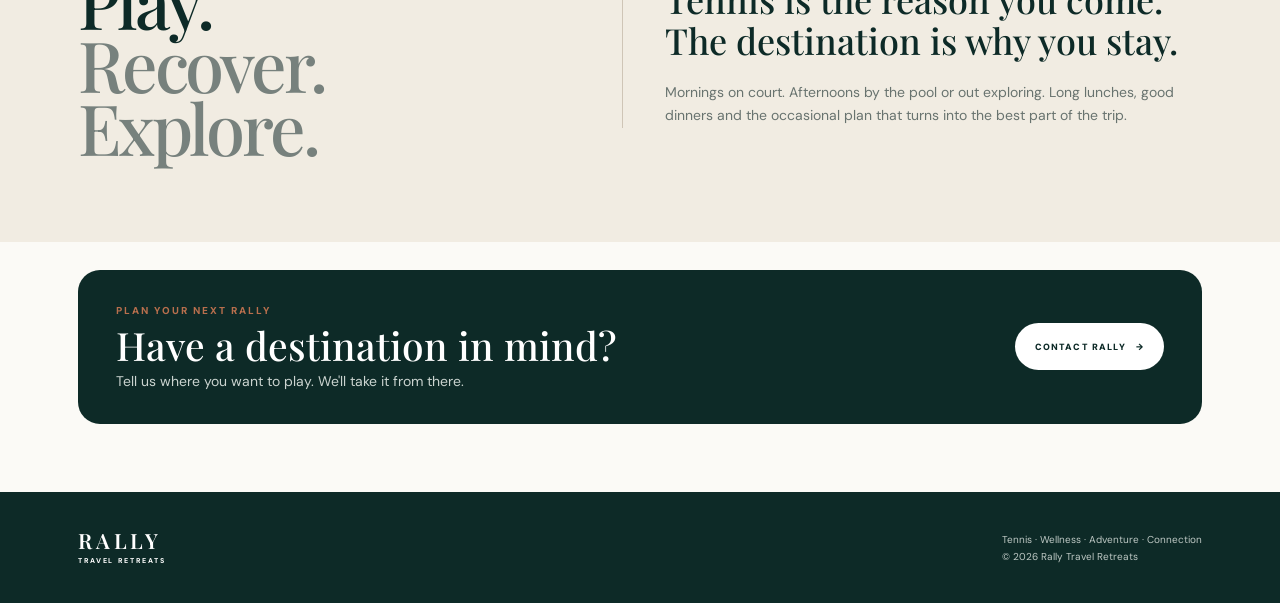
==== commit 354a996a: "Remove all hero effects from Rally staging" ====
--- a/rally-travel-retreats/index.html
+++ b/rally-travel-retreats/index.html
@@ -173,17 +173,8 @@
 <nav aria-label="Main navigation"><a href="#retreats">Retreats</a><a href="#statement">The Rally way</a><a href="#contact">Contact</a></nav>
 </div></header>
 <main>
-<section class="homeHero interactiveHero" data-interactive-hero>
+<section class="homeHero">
 <div class="homeHeroImage" aria-hidden="true"></div>
-<div class="heroAtmosphere heroAtmosphereOne" aria-hidden="true"></div>
-<div class="heroAtmosphere heroAtmosphereTwo" aria-hidden="true"></div>
-<div class="heroScene" aria-hidden="true">
-  <div class="heroGlow"></div>
-  <div class="heroOrbit heroOrbitOne" data-depth="0.7"></div>
-  <div class="heroOrbit heroOrbitTwo" data-depth="1.2"></div>
-  <div class="heroCompass" data-depth="0.45">RALLY · 2027</div>
-</div>
-<div class="heroScrollHint" aria-hidden="true"><span>Scroll to explore</span><i></i></div>
 <div class="homeHeroInner" data-depth="0.28">
 <div class="homeHeroKicker">Tennis · Wellness · Adventure · Connection</div>
 <h1>Travel for the game.<br><em>Stay for the experience.</em></h1>
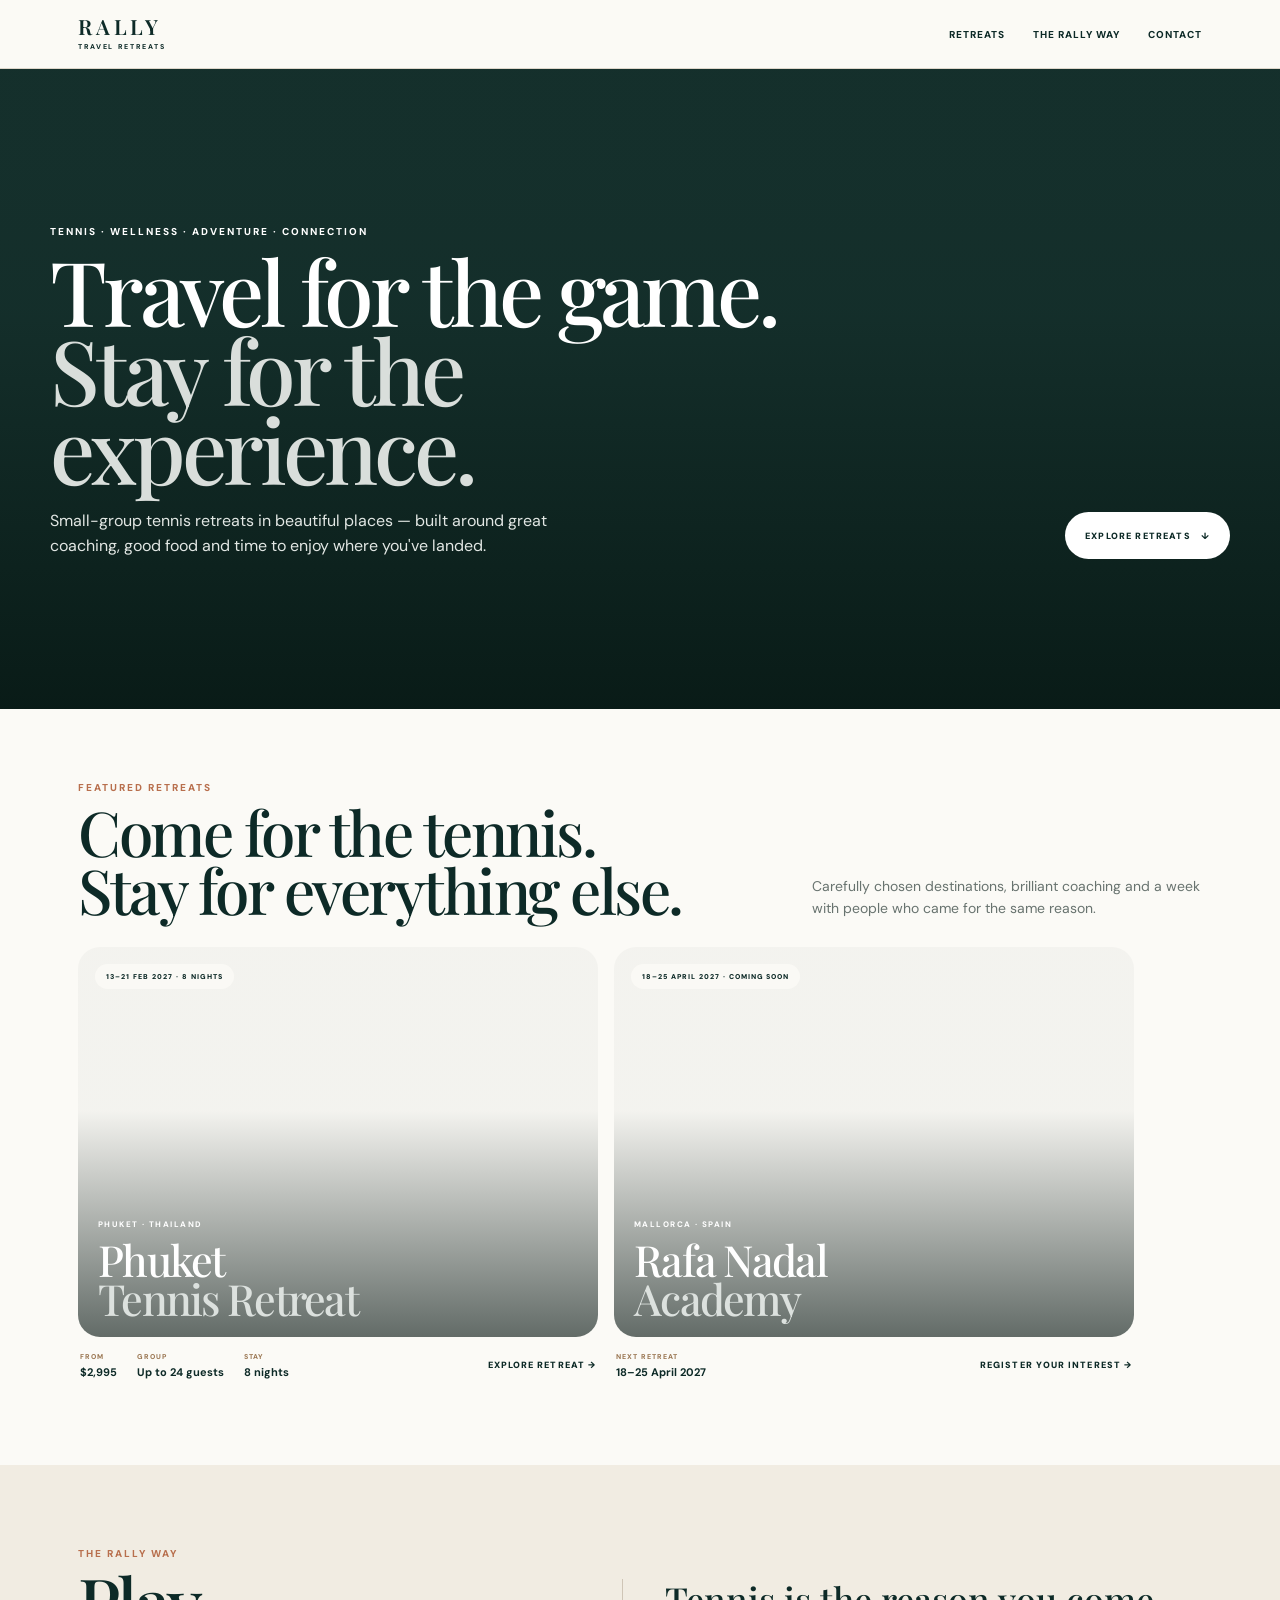
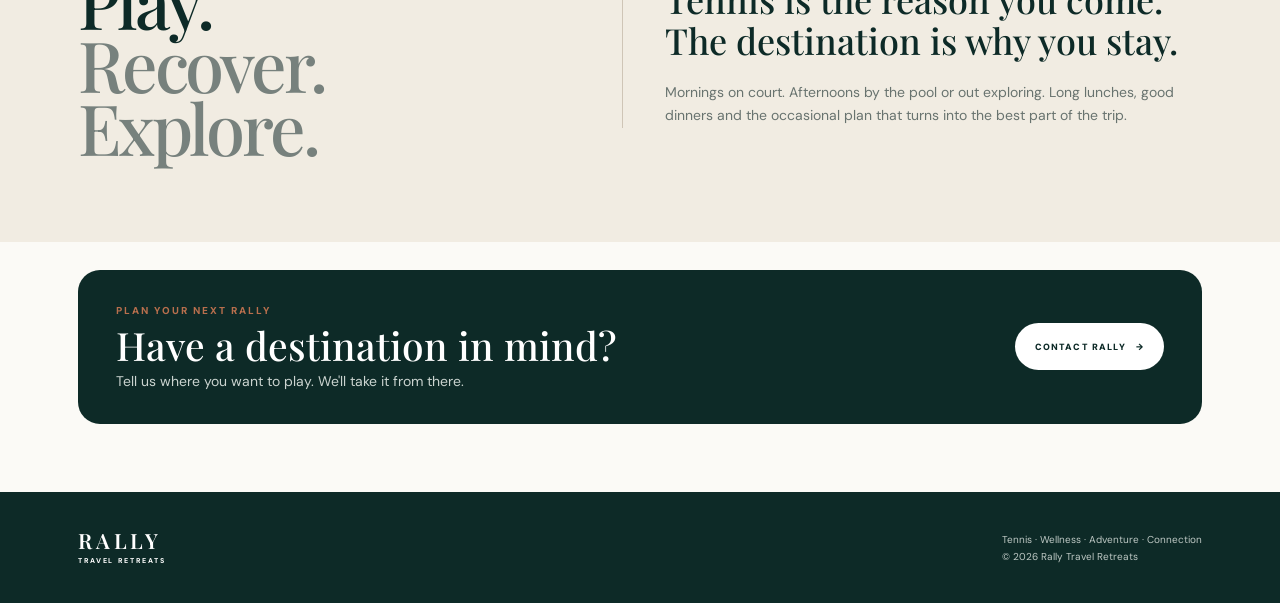
==== commit b0da6412: "Add Nadal retreat interest CTA" ====
--- a/rally-travel-retreats/index.html
+++ b/rally-travel-retreats/index.html
@@ -20,7 +20,7 @@
 .homeNav nav{display:flex;gap:28px}.homeNav nav a{color:var(--ink);text-decoration:none;font-size:10px;font-weight:800;letter-spacing:.1em;text-transform:uppercase}
 
 .homeHero{position:relative;min-height:640px;display:flex;align-items:flex-end;overflow:hidden;background:#16322e}
-.homeHeroImage{position:absolute;inset:0;background:linear-gradient(180deg,rgba(5,20,16,.08) 15%,rgba(5,20,16,.12) 38%,rgba(5,20,16,.76) 100%),url("/rally-travel-retreats/assets/rally-hero.webp") center/cover}
+.homeHeroImage{position:absolute;inset:0;background:linear-gradient(180deg,rgba(5,20,16,.08) 15%,rgba(5,20,16,.12) 38%,rgba(5,20,16,.76) 100%),url("assets/rally-hero.webp?v=2") center/cover}
 .homeHeroInner{position:relative;z-index:1;width:min(1180px,calc(100% - 48px));margin:0 auto;padding:0 0 58px;color:#fff}
 .homeHeroKicker{font-size:10px;font-weight:800;letter-spacing:.2em;text-transform:uppercase;margin-bottom:13px}
 .homeHero h1{font:500 clamp(54px,7vw,92px)/.88 "Playfair Display",serif;letter-spacing:-.045em;max-width:850px;margin:0 0 20px}
@@ -189,7 +189,7 @@
 <div class="adventureImage adventureImagePhuket"><span class="adventureBadge">13–21 Feb 2027 · 8 nights</span><div class="adventureOverlay"><small>Phuket · Thailand</small><h3>Phuket<br><em>Tennis Retreat</em></h3></div></div>
 <div class="adventureInfo"><div class="adventureInfoMeta"><div><small>From</small><strong>$2,995</strong></div><div><small>Group</small><strong>Up to 24 guests</strong></div><div><small>Stay</small><strong>8 nights</strong></div></div><span class="adventureExplore">Explore retreat →</span></div>
 </a>
-<div class="adventureTile adventureTileComing" aria-label="More Rally retreats coming soon"><div class="adventureImage adventureImageComing"><span class="adventureBadge">Coming soon</span><div class="adventureOverlay"><small>Rally Travel Retreats</small><h3>More<br><em>destinations</em></h3></div></div><div class="adventureInfo"><div class="adventureInfoMeta"><div><small>Next up</small><strong>New retreats</strong></div></div><span class="adventureExplore">More to come</span></div></div>
+<a class="adventureTile adventureTileComing" href="interest/nadal/" aria-label="Register your interest in the Rafa Nadal Academy retreat"><div class="adventureImage adventureImageComing"><span class="adventureBadge">18–25 April 2027 · Coming soon</span><div class="adventureOverlay"><small>Mallorca · Spain</small><h3>Rafa Nadal<br><em>Academy</em></h3></div></div><div class="adventureInfo"><div class="adventureInfoMeta"><div><small>Next retreat</small><strong>18–25 April 2027</strong></div></div><span class="adventureExplore">Register your interest →</span></div></a>
 </div></div></section>
 
 <section id="statement" class="homeStatement"><div class="shell homeStatementInner"><div><div class="homeKicker">The Rally way</div><h2>Play.<br><em>Recover. Explore.</em></h2></div>
